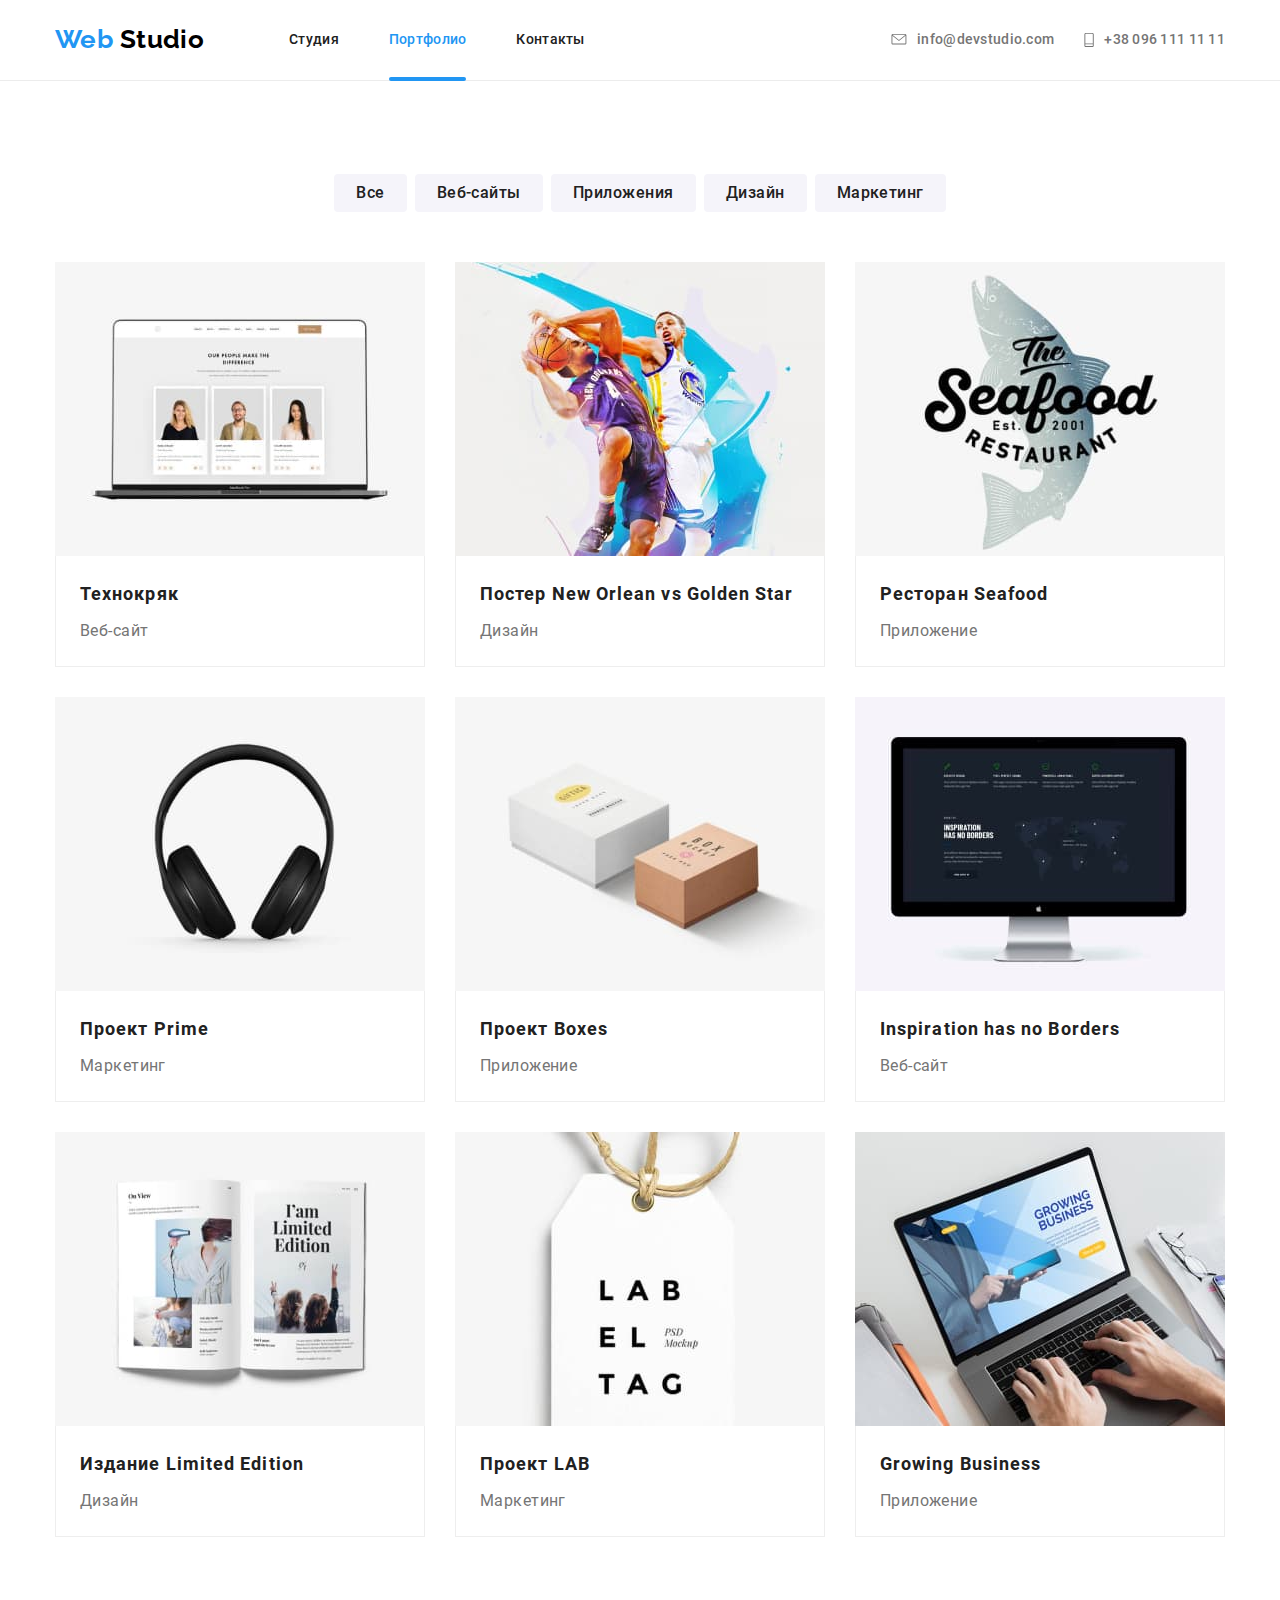
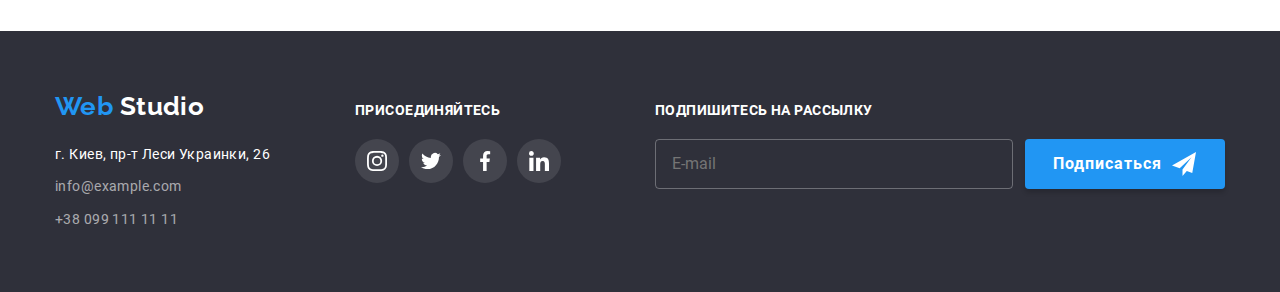
==== portfolio.html @ 8e0a1df9 "-хедер, модалка, бургер, портфолио, картинки" ====
<!DOCTYPE html>
<html lang="ru">
  <head>
    <meta charset="UTF-8" />
    <meta name="viewport" content="width=device-width, initial-scale=1.0" />
    <title>Web Studio</title>
    <link rel="stylesheet" href="./css/portfolio.min.css" />
  </head>
  <body>
    <!--Верхняя линия-->
    <header class="header-nav">
      <div class="container main-nav">
        <nav class="site-nav-logo">
          <a class="logo" href="./index.html"
            ><span class="logo-color">Web</span> Studio</a
          >

          <ul class="site-nav list">
            <li class="item"><a href="./index.html" class="link">Студия</a></li>
            <li class="item">
              <a href="./portfolio.html" class="link current">Портфолио</a>
            </li>
            <li class="item"><a href="" class="link">Контакты</a></li>
          </ul>
        </nav>

        <ul class="add-header list">
          <li class="item">
            <a href="mailto:info@devstudio.com" class="link">
              <svg class="icon-style" height="11.2" width="16">
                <use href="./img/symbol-defs111.svg#icon-envelope"></use>
              </svg>
              info@devstudio.com</a
            >
          </li>
          <li class="item">
            <a href="tel:+380961111111" class="link">
              <svg class="icon-style" height="14" width="10">
                <use href="./img/symbol-defs111.svg#icon-phone"></use>
              </svg>
              +38 096 111 11 11</a
            >
          </li>
        </ul>
      </div>
    </header>
    <main>
      <!--Навигация по проэктам-->
      <section class="portfolio">
        <div class="container">
          <h1 class="visually-hidden">Портфолио</h1>

          <ul class="list box-button">
            <li class="item">
              <input type="radio" id="radio1" name="filter" class="radio-input visually-hidden" value="Все"/>
              <label for="radio1" class="radio-label">Все</label>
            </li>
            <li class="item">
                <input type="radio" id="radio2" name="filter" class="radio-input visually-hidden" value="Веб-сайты" />
                <label for="radio2" class="radio-label">Веб-сайты</label>
            </li>
            <li class="item">
                <input type="radio" id="radio3" name="filter" class="radio-input visually-hidden" value="Приложения" />
                <label for="radio3" class="radio-label">Приложения</label>
            </li>
            <li class="item">
                <input type="radio" id="radio4" name="filter" class="radio-input visually-hidden"value="Дизайн"/>
                <label for="radio4" class="radio-label">Дизайн</label>
            </li>
            <li class="item">
                <input type="radio" id="radio5" name="filter" class="radio-input visually-hidden" value="Маркетинг"/>
                <label for="radio5" class="radio-label">Маркетинг</label>
            </li>
          </ul>
          <!-- сетка -->
          <div class="projects">
            <ul class="list grid">
              <li class="grid-item">
                <div>
                  <a class="projects-link" href="#">
                    <div class="card-hover">
                      <img
                        class="picture projects-img"
                        src="./images-portfolio/technokrjak.jpg"
                        width="370"
                        alt="технокряк веб-сайт"
                        />
                          <p class="hover-text">
                        Технокряк это современная площадка распространения
                        коронавируса. Компании используют эту платформу для
                        цифрового шпионажа и атак на защищённые сервера конкурентов.
                          </p>
                    </div>
                    <div class="text">
                      <h2 class="projects-title">Технокряк</h2>
                      <p class="projects-text">Веб-сайт</p>
                    </div>
                  </a>
                </div>
              </li>
              <li class="grid-item">
                <div>
                  <a class="projects-link" href="#">
                    <div class="card-hover">
                      <img
                        class="picture projects-img"
                        src="./images-portfolio/desing.jpg"
                        width="370"
                        alt="Дизайн постера"
                      />
                      <p class="hover-text">
                        Технокряк это современная площадка распространения
                        коронавируса. Компании используют эту платформу для
                        цифрового шпионажа и атак на защищённые сервера конкурентов.
                          </p>
                    </div>
                    <div class="text">
                      <h2 class="projects-title">
                        Постер New Orlean vs Golden Star
                      </h2>
                      <p class="projects-text">Дизайн</p>
                    </div>
                  </a>
                </div>
              </li>
              <li class="grid-item">
                <div>
                  <a class="projects-link" href="#">
                    <div class="card-hover">
                      <img
                        class="picture projects-img"
                        src="./images-portfolio/seafood.jpg"
                        width="370"
                        alt="приложение ресторана Seafood"
                      />
                      <p class="hover-text">
                        Технокряк это современная площадка распространения
                        коронавируса. Компании используют эту платформу для
                        цифрового шпионажа и атак на защищённые сервера конкурентов.
                          </p>
                    </div>
                    <div class="text">
                      <h2 class="projects-title">Ресторан Seafood</h2>
                      <p class="projects-text">Приложение</p>
                    </div>
                  </a>
                </div>
              </li>
              <li class="grid-item">
                <div>
                  <a class="projects-link" href="#">
                    <div class="card-hover">
                      <img
                        class="picture projects-img"
                        src="./images-portfolio/prime.jpg"
                        width="370"
                        alt="Проект Prime"
                      />
                      <p class="hover-text">
                        Технокряк это современная площадка распространения
                        коронавируса. Компании используют эту платформу для
                        цифрового шпионажа и атак на защищённые сервера конкурентов.
                          </p>
                    </div>
                    <div class="text">
                      <h2 class="projects-title">Проект Prime</h2>
                      <p class="projects-text">Маркетинг</p>
                    </div>
                  </a>
                </div>
              </li>
              <li class="grid-item">
                <div>
                  <a class="projects-link" href="#">
                    <div class="card-hover">
                      <img
                        class="picture projects-img"
                        src="./images-portfolio/boxes.jpg"
                        width="370"
                        alt="приложение Boxes"
                      />
                      <p class="hover-text">
                        Технокряк это современная площадка распространения
                        коронавируса. Компании используют эту платформу для
                        цифрового шпионажа и атак на защищённые сервера конкурентов.
                          </p>
                    </div>
                    <div class="text">
                      <h2 class="projects-title">Проект Boxes</h2>
                      <p class="projects-text">Приложение</p>
                    </div>
                  </a>
                </div>
              </li>
              <li class="grid-item">
                <div>
                  <a class="projects-link" href="#">
                    <div class="card-hover">
                      <img
                        class="picture projects-img"
                        src="./images-portfolio/Inspiration-has-no-Borders.jpg"
                        width="370"
                        alt="Веб-сайт Inspiration has no Borders "
                      />
                      <p class="hover-text">
                        Технокряк это современная площадка распространения
                        коронавируса. Компании используют эту платформу для
                        цифрового шпионажа и атак на защищённые сервера конкурентов.
                          </p>
                    </div>
                    <div class="text">
                      <h2 class="projects-title">Inspiration has no Borders</h2>
                      <p class="projects-text">Веб-сайт</p>
                    </div>
                  </a>
                </div>
              </li>
              <li class="grid-item">
                <div>
                  <a class="projects-link" href="#">
                    <div class="card-hover">
                      <img
                        class="picture projects-img"
                        src="./images-portfolio/LimitedEdition.jpg"
                        width="370"
                        alt="дизайн издания Limited Edition"
                      />
                      <p class="hover-text">
                        Технокряк это современная площадка распространения
                        коронавируса. Компании используют эту платформу для
                        цифрового шпионажа и атак на защищённые сервера конкурентов.
                          </p>
                    </div>
                    <div class="text">
                      <h2 class="projects-title">Издание Limited Edition</h2>
                      <p class="projects-text">Дизайн</p>
                    </div>
                  </a>
                </div>
              </li>
              <li class="grid-item">
                <div>
                  <a class="projects-link" href="#">
                    <div class="card-hover">
                      <img
                        class="picture projects-img"
                        src="./images-portfolio/lab.jpg"
                        width="370"
                        alt="Проект LAB"
                      />
                      <p class="hover-text">
                        Технокряк это современная площадка распространения
                        коронавируса. Компании используют эту платформу для
                        цифрового шпионажа и атак на защищённые сервера конкурентов.
                          </p>
                    </div>
                    <div class="text">
                      <h2 class="projects-title">Проект LAB</h2>
                      <p class="projects-text">Маркетинг</p>
                    </div>
                  </a>
                </div>
              </li>
              <li class="grid-item">
                <div>
                  <a class="projects-link" href="#">
                    <div class="card-hover">
                      <img
                        class="picture projects-img"
                        src="./images-portfolio/GrowingBusiness.jpg"
                        width="370"
                        alt="приложение Growing Business "
                      />
                      <p class="hover-text">
                        Технокряк это современная площадка распространения
                        коронавируса. Компании используют эту платформу для
                        цифрового шпионажа и атак на защищённые сервера конкурентов.
                          </p>
                    </div>
                    <div class="text">
                      <h2 class="projects-title">Growing Business</h2>
                      <p class="projects-text">Приложение</p>
                    </div>
                  </a>
                </div>
              </li>
            </ul>
          </div>
        </div>
      </section>
    </main>

    <!--Подвал-->
    <footer class="footer">
      <div class="container main-footer">
        <!--Адрес-->
        <div class="foot-address item">
          <a href="./index.html" class="logo"
            ><span class="logo-color">Web</span> Studio</a
          >
          <address>
            <p>г. Киев, пр-т Леси Украинки, 26</p>
            <a class="link" href="mailto:info@example.com"> info@example.com</a
            ><br />
            <a class="link" href="tel:+380991111111"> +38 099 111 11 11</a>
          </address>
        </div>
        <!--Соцсети-->
        <div class="social item">
          <p class="social-text">присоединяйтесь</p>
          <ul class="list footer-link">
            <li class="list-item">
              <a class="link" href="" aria-label="Ссылка на Instagram">
                <svg class="icon" width="20" height="20">
                  <use href="./img/symbol-defs111.svg#icon-instagram2"></use>
                </svg>
              </a>
            </li>
            <li class="list-item">
              <a href="" aria-label="Ссылка на Twitter" class="link"
                ><svg class="icon" width="20" height="20">
                  <use
                    href="./img/symbol-defs111.svg#icon-twitter-1"
                  ></use></svg></a>
            </li>
            <li class="list-item">
              <a href="" aria-label="Ссылка на Facebook" class="link"
                ><svg class="icon" width="20" height="20">
                  <use
                    href="./img/symbol-defs111.svg#icon-facebook1"
                  ></use></svg></a>
            </li>
            <li class="list-item">
              <a href="" aria-label="Ссылка на Linkedin" class="link"
                ><svg class="icon" width="20" height="20">
                  <use
                    href="./img/symbol-defs111.svg#icon-linkedin1"
                  ></use></svg></a>
            </li>
          </ul>
        </div>
        <div class="form item">
          <p class="form-text">Подпишитесь на рассылку</p>
          <form class="form-email" action="#">
            <input class="input-footer-email" type="email" placeholder="E-mail">

          <button type="submit" class="button sub">
            Подписаться
            <svg class="form-icon" width="24" height="24">
              <use href="./img/symbol-defs111.svg#icon-send"></use>
            </svg>
          </button>
        </form>
        </div>
      </div>
    </footer>
  </body>
</html>
---- css/portfolio.min.css ----
@font-face{font-family:'Raleway';font-style:normal;font-weight:700;src:local(""),url("../fonts/raleway-v17-latin-700.woff2") format("woff2"),url("../fonts/raleway-v17-latin-700.woff") format("woff")}@font-face{font-family:'Roboto';font-style:normal;font-weight:400;src:local("Roboto"),local("Roboto-Regular"),url("../fonts/roboto-v20-latin_cyrillic-regular.woff2") format("woff2"),url("../fonts/roboto-v20-latin_cyrillic-regular.woff") format("woff")}@font-face{font-family:'Roboto';font-style:normal;font-weight:500;src:local("Roboto Medium"),local("Roboto-Medium"),url("../fonts/roboto-v20-latin_cyrillic-500.woff2") format("woff2"),url("../fonts/roboto-v20-latin_cyrillic-500.woff") format("woff")}@font-face{font-family:'Roboto';font-style:normal;font-weight:700;src:local("Roboto Bold"),local("Roboto-Bold"),url("../fonts/roboto-v20-latin_cyrillic-700.woff2") format("woff2"),url("../fonts/roboto-v20-latin_cyrillic-700.woff") format("woff")}@font-face{font-family:'Roboto';font-style:normal;font-weight:900;src:local("Roboto Black"),local("Roboto-Black"),url("../fonts/roboto-v20-latin_cyrillic-900.woff2") format("woff2"),url("../fonts/roboto-v20-latin_cyrillic-900.woff") format("woff")}/*! normalize.css v8.0.1 | MIT License | github.com/necolas/normalize.css */html{-webkit-box-sizing:border-box;box-sizing:border-box}*,*::before,*::after{-webkit-box-sizing:inherit;box-sizing:inherit}html{line-height:1.15;-webkit-text-size-adjust:100%}body{margin:0}main{display:block}h1{font-size:2em;margin:0.67em 0}hr{-webkit-box-sizing:content-box;box-sizing:content-box;height:0;overflow:visible}pre{font-family:monospace, monospace;font-size:1em}a{background-color:transparent}abbr[title]{border-bottom:none;text-decoration:underline;-webkit-text-decoration:underline dotted;text-decoration:underline dotted}b,strong{font-weight:bolder}code,kbd,samp{font-family:monospace, monospace;font-size:1em}small{font-size:80%}sub,sup{font-size:75%;line-height:0;position:relative;vertical-align:baseline}sub{bottom:-0.25em}sup{top:-0.5em}img{border-style:none}button,input,optgroup,select,textarea{font-family:inherit;font-size:100%;line-height:1.15;margin:0}button,input{overflow:visible}button,select{text-transform:none}button,[type="button"],[type="reset"],[type="submit"]{-webkit-appearance:button}button::-moz-focus-inner,[type="button"]::-moz-focus-inner,[type="reset"]::-moz-focus-inner,[type="submit"]::-moz-focus-inner{border-style:none;padding:0}button:-moz-focusring,[type="button"]:-moz-focusring,[type="reset"]:-moz-focusring,[type="submit"]:-moz-focusring{outline:1px dotted ButtonText}fieldset{padding:0.35em 0.75em 0.625em}legend{-webkit-box-sizing:border-box;box-sizing:border-box;color:inherit;display:table;max-width:100%;padding:0;white-space:normal}progress{vertical-align:baseline}textarea{overflow:auto}[type="checkbox"],[type="radio"]{-webkit-box-sizing:border-box;box-sizing:border-box;padding:0}[type="number"]::-webkit-inner-spin-button,[type="number"]::-webkit-outer-spin-button{height:auto}[type="search"]{-webkit-appearance:textfield;outline-offset:-2px}[type="search"]::-webkit-search-decoration{-webkit-appearance:none}::-webkit-file-upload-button{-webkit-appearance:button;font:inherit}details{display:block}summary{display:list-item}template{display:none}[hidden]{display:none}.list{list-style:none;padding:0;margin:0}.picture{display:block}body{background-color:#fff;color:#757575;font-family:"Roboto", sans-serif;font-size:14px;line-height:1.71;letter-spacing:0.03em}.section{padding-top:60px;padding-bottom:60px}@media (min-width: 1200px){.section .section:not(.features){padding-top:94px;padding-bottom:94px}}@media (min-width: 1200px){.section.features{padding-bottom:0;padding-top:94px}}.section-title{color:#212121;font-weight:700;font-size:28px;line-height:1.17;text-align:center;margin-top:0;margin-bottom:30px}@media (min-width: 1200px){.section-title{font-size:36px;margin-bottom:50px}}.site-nav-logo{display:-webkit-box;display:-ms-flexbox;display:flex;-webkit-box-align:center;-ms-flex-align:center;align-items:center}.site-nav-logo .logo{display:block;padding-top:24px;padding-bottom:25px}.logo{color:#000000;font-family:"Raleway", sans-serif;font-weight:700;font-size:26px;line-height:1.2;text-decoration:none;-webkit-transition-property:color;transition-property:color;-webkit-transition-duration:250ms;transition-duration:250ms;-webkit-transition-timing-function:cubic-bezier(0.4, 0, 0.2, 1);transition-timing-function:cubic-bezier(0.4, 0, 0.2, 1)}.logo:hover,.logo:focus{color:#2196f3}.logo .logo-color{color:#2196f3}header{position:fixed;left:50%;-webkit-transform:translateX(-50%);transform:translateX(-50%);width:100%;background-color:#fff;z-index:98}.header-nav{border-bottom:1px solid #ECECEC}.main-nav{display:-webkit-box;display:-ms-flexbox;display:flex;-webkit-box-align:center;-ms-flex-align:center;align-items:center}.site-nav{display:-webkit-box;display:-ms-flexbox;display:flex;margin-left:85px}.site-nav .item+.item{margin-left:50px}.site-nav .link{display:block;padding-top:32px;padding-bottom:32px;color:#212121;font-weight:500;font-size:14px;line-height:1.14;letter-spacing:0.02em;text-decoration:none;-webkit-transition-property:color;transition-property:color;-webkit-transition-duration:250ms;transition-duration:250ms;-webkit-transition-timing-function:cubic-bezier(0.4, 0, 0.2, 1);transition-timing-function:cubic-bezier(0.4, 0, 0.2, 1)}.site-nav .link:hover,.site-nav .link:focus{color:#2196f3}.site-nav .link.current{position:relative;color:#2196f3}.site-nav .link.current::after{position:absolute;content:"";display:block;width:100%;height:4px;bottom:-1px;background-color:#2196f3;border-radius:2px}.add-header{display:-webkit-box;display:-ms-flexbox;display:flex;margin-left:auto;-webkit-box-align:center;-ms-flex-align:center;align-items:center;padding-top:32px;padding-bottom:32px}.add-header .item+.item{margin-left:30px}.add-header .link{display:-webkit-box;display:-ms-flexbox;display:flex;-webkit-box-align:center;-ms-flex-align:center;align-items:center;color:#757575;fill:currentColor;font-weight:500;font-size:14px;line-height:1.14;letter-spacing:0.02em;text-decoration:none;-webkit-transition-duration:250ms;transition-duration:250ms;-webkit-transition-timing-function:cubic-bezier(0.4, 0, 0.2, 1);transition-timing-function:cubic-bezier(0.4, 0, 0.2, 1)}.add-header .link:hover,.add-header .link:focus{color:#2196f3}.icon-style{margin-right:10px}.button{display:inline-block;border-radius:4px;border:none;padding:10px 32px;min-width:200px;color:#fff;background-color:#2196f3;border-color:transparent;-webkit-box-shadow:0px 4px 4px rgba(0,0,0,0.15);box-shadow:0px 4px 4px rgba(0,0,0,0.15);-webkit-box-align:center;-ms-flex-align:center;align-items:center;text-align:center;font-weight:700;font-size:16px;line-height:1.87;letter-spacing:0.06em}.visually-hidden{position:absolute !important;clip:rect(1px 1px 1px 1px);clip:rect(1px, 1px, 1px, 1px);padding:0 !important;border:0 !important;height:1px !important;width:1px !important;overflow:hidden}.container{width:100%;padding-left:15px;padding-right:15px;margin:0 auto}@media (min-width: 480px){.container{width:480px}}@media (min-width: 768px){.container{width:768px}}@media (min-width: 1200px){.container{width:1200px}}main{padding-top:80px}.portfolio{padding-top:94px;padding-bottom:94px}.box-button{display:-webkit-box;display:-ms-flexbox;display:flex;-webkit-box-pack:center;-ms-flex-pack:center;justify-content:center;margin-bottom:50px}.box-button .item+.item{margin-left:8px}.radio-label{border-radius:4px;border:none;display:block;padding:6px 22px;color:#212121;background-color:#f5f4fa;font-family:inherit;font-weight:500;font-size:16px;line-height:1.62;text-align:center;letter-spacing:0.03em;-webkit-transition-property:color, background-color, -webkit-box-shadow;transition-property:color, background-color, -webkit-box-shadow;transition-property:color, background-color, box-shadow;transition-property:color, background-color, box-shadow, -webkit-box-shadow;-webkit-transition-duration:250ms;transition-duration:250ms;-webkit-transition-timing-function:cubic-bezier(0.4, 0, 0.2, 1);transition-timing-function:cubic-bezier(0.4, 0, 0.2, 1)}.radio-input:checked+.radio-label{color:#fff;background-color:#2196f3;-webkit-box-shadow:0px 2px 2px rgba(0,0,0,0.12),0px 1px 2px rgba(0,0,0,0.08),0px 3px 1px rgba(0,0,0,0.1);box-shadow:0px 2px 2px rgba(0,0,0,0.12),0px 1px 2px rgba(0,0,0,0.08),0px 3px 1px rgba(0,0,0,0.1)}.projects{font-size:18px;line-height:1.56}.projects .text{padding:20px 24px;border-left:1px solid #EEEEEE;border-bottom:1px solid #EEEEEE;border-right:1px solid #EEEEEE}.projects-title{margin-top:0;margin-bottom:4px;color:#212121;font-weight:700;font-size:18px;line-height:2;letter-spacing:0.06em;text-decoration:none}.card-hover{position:relative;overflow:hidden}.card-hover .hover-text{position:absolute;top:0px;left:0px;width:100%;height:100%;padding:64px 24px;margin:0;font-size:18px;line-height:1.56;color:#fff;background-color:rgba(33,150,243,0.9);-webkit-transform:translateY(100%);transform:translateY(100%);-webkit-transition-property:translate(Y);transition-property:translate(Y);-webkit-transition-duration:250ms;transition-duration:250ms;-webkit-transition-timing-function:cubic-bezier(0.4, 0, 0.2, 1);transition-timing-function:cubic-bezier(0.4, 0, 0.2, 1)}.picture.projects-img{width:100%}.projects-link{color:inherit;text-decoration:none;display:block;-webkit-transition-property:-webkit-box-shadow;transition-property:-webkit-box-shadow;transition-property:box-shadow;transition-property:box-shadow, -webkit-box-shadow;-webkit-transition-duration:250ms;transition-duration:250ms;-webkit-transition-timing-function:cubic-bezier(0.4, 0, 0.2, 1);transition-timing-function:cubic-bezier(0.4, 0, 0.2, 1)}.projects-link:hover,.projects-link:focus{-webkit-box-shadow:0px 1px 1px rgba(0,0,0,0.12),0px 4px 4px rgba(0,0,0,0.06),1px 4px 6px rgba(0,0,0,0.16);box-shadow:0px 1px 1px rgba(0,0,0,0.12),0px 4px 4px rgba(0,0,0,0.06),1px 4px 6px rgba(0,0,0,0.16)}.projects-link:hover .hover-text,.projects-link:focus .hover-text{-webkit-transform:translateY(0%);transform:translateY(0%)}.projects-text{font-weight:400;font-size:16px;line-height:1.87;margin:0}.grid{display:-webkit-box;display:-ms-flexbox;display:flex;-ms-flex-wrap:wrap;flex-wrap:wrap}.grid-item{width:calc((100% - 60px) / 3)}.grid-item:not(:nth-child(3n+3)){margin-right:30px}.grid-item:not(:nth-last-child(-n+3)){margin-bottom:30px}.footer{background-color:#2f303a;padding-top:60px;padding-bottom:60px}.main-footer{text-align:center}@media (min-width: 768px){.main-footer{display:-webkit-box;display:-ms-flexbox;display:flex;-ms-flex-wrap:wrap;flex-wrap:wrap;-ms-flex-pack:distribute;justify-content:space-around;justify-items:baseline}}@media (min-width: 1200px){.main-footer{text-align:start;display:-webkit-box;display:-ms-flexbox;display:flex;-webkit-box-align:baseline;-ms-flex-align:baseline;align-items:baseline}.main-footer .item+.item{margin-left:30px}}.button.sub{display:-webkit-box;display:-ms-flexbox;display:flex;padding-top:10px;padding-right:28px;padding-bottom:10px;padding-left:28px;margin-top:20px}@media (min-width: 1200px){.button.sub{margin-top:0;margin-left:12px}}.foot-address{-ms-flex-preferred-size:270px;flex-basis:270px}address p{color:#fff;font-style:normal;margin-top:20px;margin-bottom:9px}address .link{display:inline-block;color:rgba(255,255,255,0.6);text-decoration:none;font-style:normal}address .link:not(:last-child){margin-bottom:9px}.footer .logo{color:#fff}.footer .logo .logo-color{color:#2196f3}.footer .social{-ms-flex-preferred-size:270px;flex-basis:270px}.social-text,.form-text{margin-top:60px;margin-bottom:20px;color:#fff;font-weight:700;font-size:14px;line-height:1.14;text-transform:uppercase}@media (min-width: 768px){.social-text,.form-text{margin-top:0}}@media (min-width: 768px){.form-text{margin-top:60px}}@media (min-width: 1200px){.form-text{margin-top:12px}}.footer-link{display:-webkit-box;display:-ms-flexbox;display:flex;-webkit-box-pack:center;-ms-flex-pack:center;justify-content:center}.footer-link .list-item:not(:last-child){margin-right:10px}@media (min-width: 1200px){.footer-link{-webkit-box-pack:start;-ms-flex-pack:start;justify-content:start}}.social .link{display:-webkit-box;display:-ms-flexbox;display:flex;-webkit-box-pack:center;-ms-flex-pack:center;justify-content:center;-webkit-box-align:center;-ms-flex-align:center;align-items:center;width:44px;height:44px;border-radius:50%;fill:#fff;background-color:rgba(255,255,255,0.1);-webkit-transition-property:background-color;transition-property:background-color;-webkit-transition-duration:250ms;transition-duration:250ms;-webkit-transition-timing-function:cubic-bezier(0.4, 0, 0.2, 1);transition-timing-function:cubic-bezier(0.4, 0, 0.2, 1)}.social .link:hover,.social .link:focus{background-color:#2196f3;border-radius:50%}.footer .form{-ms-flex-preferred-size:570px;flex-basis:570px}.footer .form-icon{margin-left:10px}.form-email{display:-webkit-box;display:-ms-flexbox;display:flex;-ms-flex-wrap:wrap;flex-wrap:wrap;-webkit-box-pack:center;-ms-flex-pack:center;justify-content:center}@media (min-width: 1200px){.form-email{-ms-flex-wrap:nowrap;flex-wrap:nowrap;-webkit-box-pack:justify;-ms-flex-pack:justify;justify-content:space-between}}.input-footer-email{width:100%;height:50px;padding:15px 16px;font-size:16px;line-height:1.25;color:rgba(255,255,255,0.6);background-color:inherit;border:1px solid rgba(255,255,255,0.3);border-radius:4px;margin-bottom:20px}@media (min-width: 768px){.input-footer-email{max-width:450px}}@media (min-width: 1200px){.input-footer-email{margin-bottom:0}}
/*# sourceMappingURL=portfolio.min.css.map */
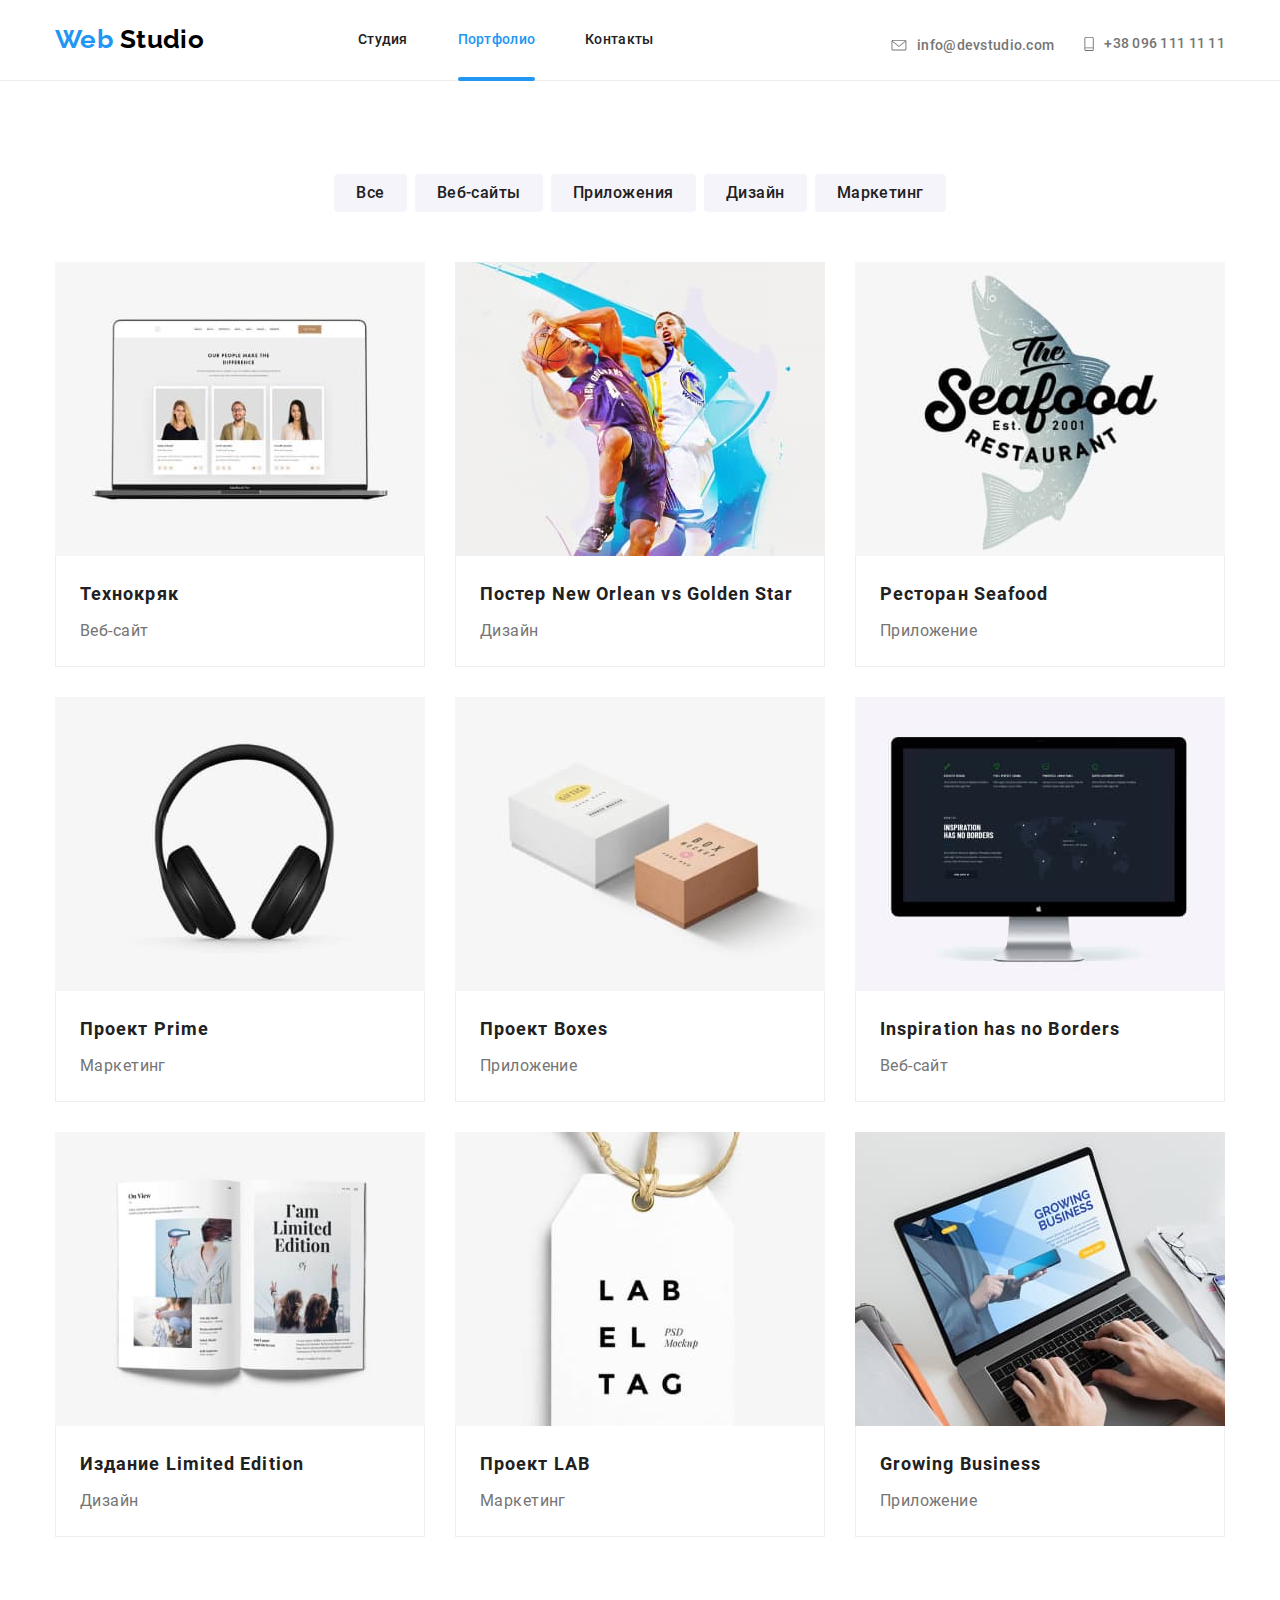
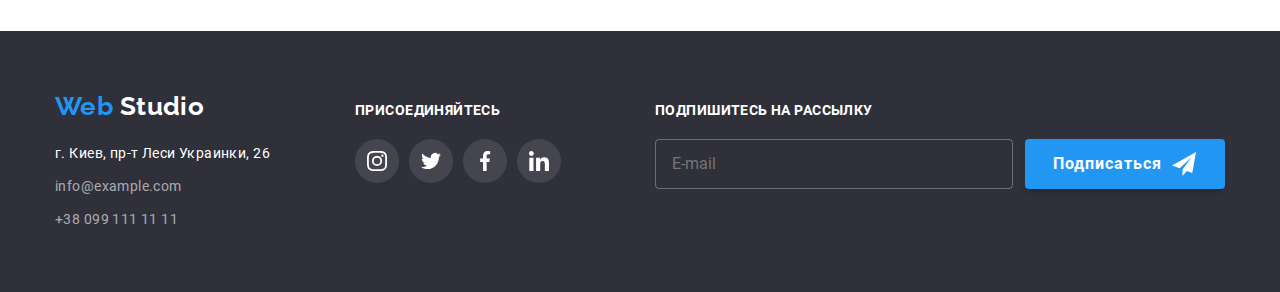
==== commit 530151a0: "портфолио, меню" ====
--- a/portfolio.html
+++ b/portfolio.html
@@ -7,13 +7,13 @@
     <link rel="stylesheet" href="./css/portfolio.min.css" />
   </head>
   <body>
-    <!--Верхняя линия-->
     <header class="header-nav">
       <div class="container main-nav">
+        <div><a class="logo" href="./index.html"
+          ><span class="logo-color">Web</span> Studio</a
+        >
+        </div>
         <nav class="site-nav-logo">
-          <a class="logo" href="./index.html"
-            ><span class="logo-color">Web</span> Studio</a
-          >
 
           <ul class="site-nav list">
             <li class="item"><a href="./index.html" class="link">Студия</a></li>
--- a/css/portfolio.min.css
+++ b/css/portfolio.min.css
@@ -1,2 +1,2 @@
-@font-face{font-family:'Raleway';font-style:normal;font-weight:700;src:local(""),url("../fonts/raleway-v17-latin-700.woff2") format("woff2"),url("../fonts/raleway-v17-latin-700.woff") format("woff")}@font-face{font-family:'Roboto';font-style:normal;font-weight:400;src:local("Roboto"),local("Roboto-Regular"),url("../fonts/roboto-v20-latin_cyrillic-regular.woff2") format("woff2"),url("../fonts/roboto-v20-latin_cyrillic-regular.woff") format("woff")}@font-face{font-family:'Roboto';font-style:normal;font-weight:500;src:local("Roboto Medium"),local("Roboto-Medium"),url("../fonts/roboto-v20-latin_cyrillic-500.woff2") format("woff2"),url("../fonts/roboto-v20-latin_cyrillic-500.woff") format("woff")}@font-face{font-family:'Roboto';font-style:normal;font-weight:700;src:local("Roboto Bold"),local("Roboto-Bold"),url("../fonts/roboto-v20-latin_cyrillic-700.woff2") format("woff2"),url("../fonts/roboto-v20-latin_cyrillic-700.woff") format("woff")}@font-face{font-family:'Roboto';font-style:normal;font-weight:900;src:local("Roboto Black"),local("Roboto-Black"),url("../fonts/roboto-v20-latin_cyrillic-900.woff2") format("woff2"),url("../fonts/roboto-v20-latin_cyrillic-900.woff") format("woff")}/*! normalize.css v8.0.1 | MIT License | github.com/necolas/normalize.css */html{-webkit-box-sizing:border-box;box-sizing:border-box}*,*::before,*::after{-webkit-box-sizing:inherit;box-sizing:inherit}html{line-height:1.15;-webkit-text-size-adjust:100%}body{margin:0}main{display:block}h1{font-size:2em;margin:0.67em 0}hr{-webkit-box-sizing:content-box;box-sizing:content-box;height:0;overflow:visible}pre{font-family:monospace, monospace;font-size:1em}a{background-color:transparent}abbr[title]{border-bottom:none;text-decoration:underline;-webkit-text-decoration:underline dotted;text-decoration:underline dotted}b,strong{font-weight:bolder}code,kbd,samp{font-family:monospace, monospace;font-size:1em}small{font-size:80%}sub,sup{font-size:75%;line-height:0;position:relative;vertical-align:baseline}sub{bottom:-0.25em}sup{top:-0.5em}img{border-style:none}button,input,optgroup,select,textarea{font-family:inherit;font-size:100%;line-height:1.15;margin:0}button,input{overflow:visible}button,select{text-transform:none}button,[type="button"],[type="reset"],[type="submit"]{-webkit-appearance:button}button::-moz-focus-inner,[type="button"]::-moz-focus-inner,[type="reset"]::-moz-focus-inner,[type="submit"]::-moz-focus-inner{border-style:none;padding:0}button:-moz-focusring,[type="button"]:-moz-focusring,[type="reset"]:-moz-focusring,[type="submit"]:-moz-focusring{outline:1px dotted ButtonText}fieldset{padding:0.35em 0.75em 0.625em}legend{-webkit-box-sizing:border-box;box-sizing:border-box;color:inherit;display:table;max-width:100%;padding:0;white-space:normal}progress{vertical-align:baseline}textarea{overflow:auto}[type="checkbox"],[type="radio"]{-webkit-box-sizing:border-box;box-sizing:border-box;padding:0}[type="number"]::-webkit-inner-spin-button,[type="number"]::-webkit-outer-spin-button{height:auto}[type="search"]{-webkit-appearance:textfield;outline-offset:-2px}[type="search"]::-webkit-search-decoration{-webkit-appearance:none}::-webkit-file-upload-button{-webkit-appearance:button;font:inherit}details{display:block}summary{display:list-item}template{display:none}[hidden]{display:none}.list{list-style:none;padding:0;margin:0}.picture{display:block}body{background-color:#fff;color:#757575;font-family:"Roboto", sans-serif;font-size:14px;line-height:1.71;letter-spacing:0.03em}.section{padding-top:60px;padding-bottom:60px}@media (min-width: 1200px){.section .section:not(.features){padding-top:94px;padding-bottom:94px}}@media (min-width: 1200px){.section.features{padding-bottom:0;padding-top:94px}}.section-title{color:#212121;font-weight:700;font-size:28px;line-height:1.17;text-align:center;margin-top:0;margin-bottom:30px}@media (min-width: 1200px){.section-title{font-size:36px;margin-bottom:50px}}.site-nav-logo{display:-webkit-box;display:-ms-flexbox;display:flex;-webkit-box-align:center;-ms-flex-align:center;align-items:center}.site-nav-logo .logo{display:block;padding-top:24px;padding-bottom:25px}.logo{color:#000000;font-family:"Raleway", sans-serif;font-weight:700;font-size:26px;line-height:1.2;text-decoration:none;-webkit-transition-property:color;transition-property:color;-webkit-transition-duration:250ms;transition-duration:250ms;-webkit-transition-timing-function:cubic-bezier(0.4, 0, 0.2, 1);transition-timing-function:cubic-bezier(0.4, 0, 0.2, 1)}.logo:hover,.logo:focus{color:#2196f3}.logo .logo-color{color:#2196f3}header{position:fixed;left:50%;-webkit-transform:translateX(-50%);transform:translateX(-50%);width:100%;background-color:#fff;z-index:98}.header-nav{border-bottom:1px solid #ECECEC}.main-nav{display:-webkit-box;display:-ms-flexbox;display:flex;-webkit-box-align:center;-ms-flex-align:center;align-items:center}.site-nav{display:-webkit-box;display:-ms-flexbox;display:flex;margin-left:85px}.site-nav .item+.item{margin-left:50px}.site-nav .link{display:block;padding-top:32px;padding-bottom:32px;color:#212121;font-weight:500;font-size:14px;line-height:1.14;letter-spacing:0.02em;text-decoration:none;-webkit-transition-property:color;transition-property:color;-webkit-transition-duration:250ms;transition-duration:250ms;-webkit-transition-timing-function:cubic-bezier(0.4, 0, 0.2, 1);transition-timing-function:cubic-bezier(0.4, 0, 0.2, 1)}.site-nav .link:hover,.site-nav .link:focus{color:#2196f3}.site-nav .link.current{position:relative;color:#2196f3}.site-nav .link.current::after{position:absolute;content:"";display:block;width:100%;height:4px;bottom:-1px;background-color:#2196f3;border-radius:2px}.add-header{display:-webkit-box;display:-ms-flexbox;display:flex;margin-left:auto;-webkit-box-align:center;-ms-flex-align:center;align-items:center;padding-top:32px;padding-bottom:32px}.add-header .item+.item{margin-left:30px}.add-header .link{display:-webkit-box;display:-ms-flexbox;display:flex;-webkit-box-align:center;-ms-flex-align:center;align-items:center;color:#757575;fill:currentColor;font-weight:500;font-size:14px;line-height:1.14;letter-spacing:0.02em;text-decoration:none;-webkit-transition-duration:250ms;transition-duration:250ms;-webkit-transition-timing-function:cubic-bezier(0.4, 0, 0.2, 1);transition-timing-function:cubic-bezier(0.4, 0, 0.2, 1)}.add-header .link:hover,.add-header .link:focus{color:#2196f3}.icon-style{margin-right:10px}.button{display:inline-block;border-radius:4px;border:none;padding:10px 32px;min-width:200px;color:#fff;background-color:#2196f3;border-color:transparent;-webkit-box-shadow:0px 4px 4px rgba(0,0,0,0.15);box-shadow:0px 4px 4px rgba(0,0,0,0.15);-webkit-box-align:center;-ms-flex-align:center;align-items:center;text-align:center;font-weight:700;font-size:16px;line-height:1.87;letter-spacing:0.06em}.visually-hidden{position:absolute !important;clip:rect(1px 1px 1px 1px);clip:rect(1px, 1px, 1px, 1px);padding:0 !important;border:0 !important;height:1px !important;width:1px !important;overflow:hidden}.container{width:100%;padding-left:15px;padding-right:15px;margin:0 auto}@media (min-width: 480px){.container{width:480px}}@media (min-width: 768px){.container{width:768px}}@media (min-width: 1200px){.container{width:1200px}}main{padding-top:80px}.portfolio{padding-top:94px;padding-bottom:94px}.box-button{display:-webkit-box;display:-ms-flexbox;display:flex;-webkit-box-pack:center;-ms-flex-pack:center;justify-content:center;margin-bottom:50px}.box-button .item+.item{margin-left:8px}.radio-label{border-radius:4px;border:none;display:block;padding:6px 22px;color:#212121;background-color:#f5f4fa;font-family:inherit;font-weight:500;font-size:16px;line-height:1.62;text-align:center;letter-spacing:0.03em;-webkit-transition-property:color, background-color, -webkit-box-shadow;transition-property:color, background-color, -webkit-box-shadow;transition-property:color, background-color, box-shadow;transition-property:color, background-color, box-shadow, -webkit-box-shadow;-webkit-transition-duration:250ms;transition-duration:250ms;-webkit-transition-timing-function:cubic-bezier(0.4, 0, 0.2, 1);transition-timing-function:cubic-bezier(0.4, 0, 0.2, 1)}.radio-input:checked+.radio-label{color:#fff;background-color:#2196f3;-webkit-box-shadow:0px 2px 2px rgba(0,0,0,0.12),0px 1px 2px rgba(0,0,0,0.08),0px 3px 1px rgba(0,0,0,0.1);box-shadow:0px 2px 2px rgba(0,0,0,0.12),0px 1px 2px rgba(0,0,0,0.08),0px 3px 1px rgba(0,0,0,0.1)}.projects{font-size:18px;line-height:1.56}.projects .text{padding:20px 24px;border-left:1px solid #EEEEEE;border-bottom:1px solid #EEEEEE;border-right:1px solid #EEEEEE}.projects-title{margin-top:0;margin-bottom:4px;color:#212121;font-weight:700;font-size:18px;line-height:2;letter-spacing:0.06em;text-decoration:none}.card-hover{position:relative;overflow:hidden}.card-hover .hover-text{position:absolute;top:0px;left:0px;width:100%;height:100%;padding:64px 24px;margin:0;font-size:18px;line-height:1.56;color:#fff;background-color:rgba(33,150,243,0.9);-webkit-transform:translateY(100%);transform:translateY(100%);-webkit-transition-property:translate(Y);transition-property:translate(Y);-webkit-transition-duration:250ms;transition-duration:250ms;-webkit-transition-timing-function:cubic-bezier(0.4, 0, 0.2, 1);transition-timing-function:cubic-bezier(0.4, 0, 0.2, 1)}.picture.projects-img{width:100%}.projects-link{color:inherit;text-decoration:none;display:block;-webkit-transition-property:-webkit-box-shadow;transition-property:-webkit-box-shadow;transition-property:box-shadow;transition-property:box-shadow, -webkit-box-shadow;-webkit-transition-duration:250ms;transition-duration:250ms;-webkit-transition-timing-function:cubic-bezier(0.4, 0, 0.2, 1);transition-timing-function:cubic-bezier(0.4, 0, 0.2, 1)}.projects-link:hover,.projects-link:focus{-webkit-box-shadow:0px 1px 1px rgba(0,0,0,0.12),0px 4px 4px rgba(0,0,0,0.06),1px 4px 6px rgba(0,0,0,0.16);box-shadow:0px 1px 1px rgba(0,0,0,0.12),0px 4px 4px rgba(0,0,0,0.06),1px 4px 6px rgba(0,0,0,0.16)}.projects-link:hover .hover-text,.projects-link:focus .hover-text{-webkit-transform:translateY(0%);transform:translateY(0%)}.projects-text{font-weight:400;font-size:16px;line-height:1.87;margin:0}.grid{display:-webkit-box;display:-ms-flexbox;display:flex;-ms-flex-wrap:wrap;flex-wrap:wrap}.grid-item{width:calc((100% - 60px) / 3)}.grid-item:not(:nth-child(3n+3)){margin-right:30px}.grid-item:not(:nth-last-child(-n+3)){margin-bottom:30px}.footer{background-color:#2f303a;padding-top:60px;padding-bottom:60px}.main-footer{text-align:center}@media (min-width: 768px){.main-footer{display:-webkit-box;display:-ms-flexbox;display:flex;-ms-flex-wrap:wrap;flex-wrap:wrap;-ms-flex-pack:distribute;justify-content:space-around;justify-items:baseline}}@media (min-width: 1200px){.main-footer{text-align:start;display:-webkit-box;display:-ms-flexbox;display:flex;-webkit-box-align:baseline;-ms-flex-align:baseline;align-items:baseline}.main-footer .item+.item{margin-left:30px}}.button.sub{display:-webkit-box;display:-ms-flexbox;display:flex;padding-top:10px;padding-right:28px;padding-bottom:10px;padding-left:28px;margin-top:20px}@media (min-width: 1200px){.button.sub{margin-top:0;margin-left:12px}}.foot-address{-ms-flex-preferred-size:270px;flex-basis:270px}address p{color:#fff;font-style:normal;margin-top:20px;margin-bottom:9px}address .link{display:inline-block;color:rgba(255,255,255,0.6);text-decoration:none;font-style:normal}address .link:not(:last-child){margin-bottom:9px}.footer .logo{color:#fff}.footer .logo .logo-color{color:#2196f3}.footer .social{-ms-flex-preferred-size:270px;flex-basis:270px}.social-text,.form-text{margin-top:60px;margin-bottom:20px;color:#fff;font-weight:700;font-size:14px;line-height:1.14;text-transform:uppercase}@media (min-width: 768px){.social-text,.form-text{margin-top:0}}@media (min-width: 768px){.form-text{margin-top:60px}}@media (min-width: 1200px){.form-text{margin-top:12px}}.footer-link{display:-webkit-box;display:-ms-flexbox;display:flex;-webkit-box-pack:center;-ms-flex-pack:center;justify-content:center}.footer-link .list-item:not(:last-child){margin-right:10px}@media (min-width: 1200px){.footer-link{-webkit-box-pack:start;-ms-flex-pack:start;justify-content:start}}.social .link{display:-webkit-box;display:-ms-flexbox;display:flex;-webkit-box-pack:center;-ms-flex-pack:center;justify-content:center;-webkit-box-align:center;-ms-flex-align:center;align-items:center;width:44px;height:44px;border-radius:50%;fill:#fff;background-color:rgba(255,255,255,0.1);-webkit-transition-property:background-color;transition-property:background-color;-webkit-transition-duration:250ms;transition-duration:250ms;-webkit-transition-timing-function:cubic-bezier(0.4, 0, 0.2, 1);transition-timing-function:cubic-bezier(0.4, 0, 0.2, 1)}.social .link:hover,.social .link:focus{background-color:#2196f3;border-radius:50%}.footer .form{-ms-flex-preferred-size:570px;flex-basis:570px}.footer .form-icon{margin-left:10px}.form-email{display:-webkit-box;display:-ms-flexbox;display:flex;-ms-flex-wrap:wrap;flex-wrap:wrap;-webkit-box-pack:center;-ms-flex-pack:center;justify-content:center}@media (min-width: 1200px){.form-email{-ms-flex-wrap:nowrap;flex-wrap:nowrap;-webkit-box-pack:justify;-ms-flex-pack:justify;justify-content:space-between}}.input-footer-email{width:100%;height:50px;padding:15px 16px;font-size:16px;line-height:1.25;color:rgba(255,255,255,0.6);background-color:inherit;border:1px solid rgba(255,255,255,0.3);border-radius:4px;margin-bottom:20px}@media (min-width: 768px){.input-footer-email{max-width:450px}}@media (min-width: 1200px){.input-footer-email{margin-bottom:0}}
+@font-face{font-family:'Raleway';font-style:normal;font-weight:700;src:local(""),url("../fonts/raleway-v17-latin-700.woff2") format("woff2"),url("../fonts/raleway-v17-latin-700.woff") format("woff")}@font-face{font-family:'Roboto';font-style:normal;font-weight:400;src:local("Roboto"),local("Roboto-Regular"),url("../fonts/roboto-v20-latin_cyrillic-regular.woff2") format("woff2"),url("../fonts/roboto-v20-latin_cyrillic-regular.woff") format("woff")}@font-face{font-family:'Roboto';font-style:normal;font-weight:500;src:local("Roboto Medium"),local("Roboto-Medium"),url("../fonts/roboto-v20-latin_cyrillic-500.woff2") format("woff2"),url("../fonts/roboto-v20-latin_cyrillic-500.woff") format("woff")}@font-face{font-family:'Roboto';font-style:normal;font-weight:700;src:local("Roboto Bold"),local("Roboto-Bold"),url("../fonts/roboto-v20-latin_cyrillic-700.woff2") format("woff2"),url("../fonts/roboto-v20-latin_cyrillic-700.woff") format("woff")}@font-face{font-family:'Roboto';font-style:normal;font-weight:900;src:local("Roboto Black"),local("Roboto-Black"),url("../fonts/roboto-v20-latin_cyrillic-900.woff2") format("woff2"),url("../fonts/roboto-v20-latin_cyrillic-900.woff") format("woff")}/*! normalize.css v8.0.1 | MIT License | github.com/necolas/normalize.css */html{-webkit-box-sizing:border-box;box-sizing:border-box}*,*::before,*::after{-webkit-box-sizing:inherit;box-sizing:inherit}html{line-height:1.15;-webkit-text-size-adjust:100%}body{margin:0}main{display:block}h1{font-size:2em;margin:0.67em 0}hr{-webkit-box-sizing:content-box;box-sizing:content-box;height:0;overflow:visible}pre{font-family:monospace, monospace;font-size:1em}a{background-color:transparent}abbr[title]{border-bottom:none;text-decoration:underline;-webkit-text-decoration:underline dotted;text-decoration:underline dotted}b,strong{font-weight:bolder}code,kbd,samp{font-family:monospace, monospace;font-size:1em}small{font-size:80%}sub,sup{font-size:75%;line-height:0;position:relative;vertical-align:baseline}sub{bottom:-0.25em}sup{top:-0.5em}img{border-style:none}button,input,optgroup,select,textarea{font-family:inherit;font-size:100%;line-height:1.15;margin:0}button,input{overflow:visible}button,select{text-transform:none}button,[type="button"],[type="reset"],[type="submit"]{-webkit-appearance:button}button::-moz-focus-inner,[type="button"]::-moz-focus-inner,[type="reset"]::-moz-focus-inner,[type="submit"]::-moz-focus-inner{border-style:none;padding:0}button:-moz-focusring,[type="button"]:-moz-focusring,[type="reset"]:-moz-focusring,[type="submit"]:-moz-focusring{outline:1px dotted ButtonText}fieldset{padding:0.35em 0.75em 0.625em}legend{-webkit-box-sizing:border-box;box-sizing:border-box;color:inherit;display:table;max-width:100%;padding:0;white-space:normal}progress{vertical-align:baseline}textarea{overflow:auto}[type="checkbox"],[type="radio"]{-webkit-box-sizing:border-box;box-sizing:border-box;padding:0}[type="number"]::-webkit-inner-spin-button,[type="number"]::-webkit-outer-spin-button{height:auto}[type="search"]{-webkit-appearance:textfield;outline-offset:-2px}[type="search"]::-webkit-search-decoration{-webkit-appearance:none}::-webkit-file-upload-button{-webkit-appearance:button;font:inherit}details{display:block}summary{display:list-item}template{display:none}[hidden]{display:none}.list{list-style:none;padding:0;margin:0}.picture{display:block}body{background-color:#fff;color:#757575;font-family:"Roboto", sans-serif;font-size:14px;line-height:1.71;letter-spacing:0.03em}.section{padding-top:60px;padding-bottom:60px}@media (min-width: 1200px){.section .section:not(.features){padding-top:94px;padding-bottom:94px}}@media (min-width: 1200px){.section.features{padding-bottom:0;padding-top:94px}}.section-title{color:#212121;font-weight:700;font-size:28px;line-height:1.17;text-align:center;margin-top:0;margin-bottom:30px}@media (min-width: 1200px){.section-title{font-size:36px;margin-bottom:50px}}.logo-box{display:inline-block;margin-right:88px}.logo{display:block;color:#000000;font-family:"Raleway", sans-serif;font-weight:700;font-size:24px;line-height:1.2;text-decoration:none;-webkit-transition-property:color;transition-property:color;-webkit-transition-duration:250ms;transition-duration:250ms;-webkit-transition-timing-function:cubic-bezier(0.4, 0, 0.2, 1);transition-timing-function:cubic-bezier(0.4, 0, 0.2, 1)}.logo:hover,.logo:focus{color:#2196f3}.logo .logo-color{color:#2196f3}@media (min-width: 1200px){.logo{font-size:26px}}header{position:fixed;left:50%;-webkit-transform:translateX(-50%);transform:translateX(-50%);width:100%;background-color:#fff;z-index:98}.header-nav{border-bottom:1px solid #ECECEC}@media (min-width: 768px){.main-nav{display:-webkit-box;display:-ms-flexbox;display:flex;-webkit-box-align:center;-ms-flex-align:center;align-items:center;-webkit-box-pack:justify;-ms-flex-pack:justify;justify-content:space-between}}@media (max-width: 767px){.site-nav-add{position:absolute;left:0;top:100%;width:100%;max-height:393px;padding:60px;background-color:#fff;-webkit-box-shadow:0px 4px 8px rgba(0,0,0,0.04),0px 2px 4px rgba(0,0,0,0.08),0px 1px 3px rgba(0,0,0,0.16);box-shadow:0px 4px 8px rgba(0,0,0,0.04),0px 2px 4px rgba(0,0,0,0.08),0px 1px 3px rgba(0,0,0,0.16)}}@media (min-width: 768px){.site-nav-add{display:-webkit-box;display:-ms-flexbox;display:flex;-webkit-box-align:baseline;-ms-flex-align:baseline;align-items:baseline;-webkit-box-pack:justify;-ms-flex-pack:justify;justify-content:space-between;-webkit-box-flex:2;-ms-flex-positive:2;flex-grow:2}}@media (max-width: 767px){.site-nav{text-align:center}.site-nav .item:not(:last-child){margin-bottom:40px}}@media (min-width: 768px){.site-nav{display:-webkit-box;display:-ms-flexbox;display:flex;margin-right:84px}.site-nav .item+.item{margin-left:50px}}.site-nav .link{display:-webkit-inline-box;display:-ms-inline-flexbox;display:inline-flex;color:#212121;font-weight:500;font-size:14px;line-height:1.14;letter-spacing:0.02em;text-decoration:none;-webkit-transition-property:color;transition-property:color;-webkit-transition-duration:250ms;transition-duration:250ms;-webkit-transition-timing-function:cubic-bezier(0.4, 0, 0.2, 1);transition-timing-function:cubic-bezier(0.4, 0, 0.2, 1)}.site-nav .link:hover,.site-nav .link:focus{color:#2196f3}@media (max-width: 767px){.site-nav .link{font-size:18px}}@media (min-width: 768px){.site-nav .link{padding-top:32px;padding-bottom:32px}}.site-nav .link.current{position:relative;color:#2196f3}.site-nav .link.current::after{position:absolute;content:"";display:block;width:100%;height:4px;bottom:-1px;background-color:#2196f3;border-radius:2px}@media (max-width: 767px){.site-nav .link.current::after{bottom:-12px}}.add-header .item{text-align:center}@media (max-width: 767px){.add-header{margin-top:60px}}@media (min-width: 768px){.add-header{display:block;-webkit-box-align:center;-ms-flex-align:center;align-items:center}}@media (min-width: 1200px){.add-header{display:-webkit-box;display:-ms-flexbox;display:flex;-webkit-box-align:baseline;-ms-flex-align:baseline;align-items:baseline;-ms-flex-wrap:nowrap;flex-wrap:nowrap}}.add-header .item+.item{margin-top:16px}@media (min-width: 768px){.add-header .item+.item{margin-top:10px}}@media (min-width: 1200px){.add-header .item+.item{margin-left:30px}}.add-header .link{display:block;color:#757575;fill:currentColor;font-weight:500;font-size:14px;line-height:1.14;letter-spacing:0.02em;text-decoration:none;-webkit-transition-duration:250ms;transition-duration:250ms;-webkit-transition-timing-function:cubic-bezier(0.4, 0, 0.2, 1);transition-timing-function:cubic-bezier(0.4, 0, 0.2, 1)}.add-header .link:hover,.add-header .link:focus{color:#2196f3}@media (min-width: 768px){.add-header .link{display:-webkit-box;display:-ms-flexbox;display:flex;-webkit-box-align:center;-ms-flex-align:center;align-items:center}}.icon-style{margin-right:10px}.button{display:inline-block;border-radius:4px;border:none;padding:10px 32px;min-width:200px;color:#fff;background-color:#2196f3;border-color:transparent;-webkit-box-shadow:0px 4px 4px rgba(0,0,0,0.15);box-shadow:0px 4px 4px rgba(0,0,0,0.15);-webkit-box-align:center;-ms-flex-align:center;align-items:center;text-align:center;font-weight:700;font-size:16px;line-height:1.87;letter-spacing:0.06em}.visually-hidden{position:absolute !important;clip:rect(1px 1px 1px 1px);clip:rect(1px, 1px, 1px, 1px);padding:0 !important;border:0 !important;height:1px !important;width:1px !important;overflow:hidden}.container{width:100%;padding-left:15px;padding-right:15px;margin:0 auto}@media (min-width: 480px){.container{width:480px}}@media (min-width: 768px){.container{width:768px}}@media (min-width: 1200px){.container{width:1200px}}main{padding-top:80px}.portfolio{padding-top:60px;padding-bottom:60px}@media (min-width: 1200px){.portfolio{padding-top:94px;padding-bottom:94px}}.box-button{display:-webkit-box;display:-ms-flexbox;display:flex;-ms-flex-wrap:wrap;flex-wrap:wrap;margin-top:-15px;margin-left:-8px;margin-bottom:50px}.box-button .item{margin-left:8px;margin-top:15px}@media (min-width: 768px){.box-button{-webkit-box-pack:center;-ms-flex-pack:center;justify-content:center}}.radio-label{border-radius:4px;border:none;display:block;padding:6px 22px;color:#212121;background-color:#f5f4fa;font-family:inherit;font-weight:500;font-size:16px;line-height:1.62;text-align:center;letter-spacing:0.03em;-webkit-transition-property:color, background-color, -webkit-box-shadow;transition-property:color, background-color, -webkit-box-shadow;transition-property:color, background-color, box-shadow;transition-property:color, background-color, box-shadow, -webkit-box-shadow;-webkit-transition-duration:250ms;transition-duration:250ms;-webkit-transition-timing-function:cubic-bezier(0.4, 0, 0.2, 1);transition-timing-function:cubic-bezier(0.4, 0, 0.2, 1)}.radio-input:checked+.radio-label{color:#fff;background-color:#2196f3;-webkit-box-shadow:0px 2px 2px rgba(0,0,0,0.12),0px 1px 2px rgba(0,0,0,0.08),0px 3px 1px rgba(0,0,0,0.1);box-shadow:0px 2px 2px rgba(0,0,0,0.12),0px 1px 2px rgba(0,0,0,0.08),0px 3px 1px rgba(0,0,0,0.1)}.projects{font-size:18px;line-height:1.56}.projects .text{padding:20px 24px;border-left:1px solid #EEEEEE;border-bottom:1px solid #EEEEEE;border-right:1px solid #EEEEEE}.projects-title{margin-top:0;margin-bottom:4px;color:#212121;font-weight:700;font-size:18px;line-height:2;letter-spacing:0.06em;text-decoration:none}.card-hover{position:relative;overflow:hidden}.card-hover .hover-text{position:absolute;top:0px;left:0px;width:100%;height:100%;padding:64px 24px;margin:0;font-size:18px;line-height:1.56;color:#fff;background-color:rgba(33,150,243,0.9);-webkit-transform:translateY(100%);transform:translateY(100%);-webkit-transition-property:translate(Y);transition-property:translate(Y);-webkit-transition-duration:250ms;transition-duration:250ms;-webkit-transition-timing-function:cubic-bezier(0.4, 0, 0.2, 1);transition-timing-function:cubic-bezier(0.4, 0, 0.2, 1)}.picture.projects-img{width:100%}.projects-link{color:inherit;text-decoration:none;display:block;-webkit-transition-property:-webkit-box-shadow;transition-property:-webkit-box-shadow;transition-property:box-shadow;transition-property:box-shadow, -webkit-box-shadow;-webkit-transition-duration:250ms;transition-duration:250ms;-webkit-transition-timing-function:cubic-bezier(0.4, 0, 0.2, 1);transition-timing-function:cubic-bezier(0.4, 0, 0.2, 1)}.projects-link:hover,.projects-link:focus{-webkit-box-shadow:0px 1px 1px rgba(0,0,0,0.12),0px 4px 4px rgba(0,0,0,0.06),1px 4px 6px rgba(0,0,0,0.16);box-shadow:0px 1px 1px rgba(0,0,0,0.12),0px 4px 4px rgba(0,0,0,0.06),1px 4px 6px rgba(0,0,0,0.16)}.projects-link:hover .hover-text,.projects-link:focus .hover-text{-webkit-transform:translateY(0%);transform:translateY(0%)}.projects-text{font-weight:400;font-size:16px;line-height:1.87;margin:0}@media (min-width: 768px){.grid{display:-webkit-box;display:-ms-flexbox;display:flex;-ms-flex-wrap:wrap;flex-wrap:wrap}}@media (max-width: 767px){.grid-item:nth-child(n+2){margin-top:30px}}@media (min-width: 768px) and (max-width: 1199px){.grid-item{width:calc((100% - 30px) / 2)}.grid-item:not(:nth-child(2n)){margin-right:30px}.grid-item:nth-child(n+3){margin-top:30px}}@media (min-width: 1200px){.grid-item{width:calc((100% - 60px) / 3)}.grid-item:not(:nth-child(3n+3)){margin-right:30px}.grid-item:nth-child(n+4){margin-top:30px}}.footer{background-color:#2f303a;padding-top:60px;padding-bottom:60px}.main-footer{text-align:center}@media (min-width: 768px){.main-footer{display:-webkit-box;display:-ms-flexbox;display:flex;-ms-flex-wrap:wrap;flex-wrap:wrap;-ms-flex-pack:distribute;justify-content:space-around;justify-items:baseline}}@media (min-width: 1200px){.main-footer{text-align:start;display:-webkit-box;display:-ms-flexbox;display:flex;-webkit-box-align:baseline;-ms-flex-align:baseline;align-items:baseline}.main-footer .item+.item{margin-left:30px}}.button.sub{display:-webkit-box;display:-ms-flexbox;display:flex;padding-top:10px;padding-right:28px;padding-bottom:10px;padding-left:28px;margin-top:20px}@media (min-width: 1200px){.button.sub{margin-top:0;margin-left:12px}}.foot-address{-ms-flex-preferred-size:270px;flex-basis:270px}address p{color:#fff;font-style:normal;margin-top:20px;margin-bottom:9px}address .link{display:inline-block;color:rgba(255,255,255,0.6);text-decoration:none;font-style:normal}address .link:not(:last-child){margin-bottom:9px}.footer .logo{color:#fff}.footer .logo .logo-color{color:#2196f3}.footer .social{-ms-flex-preferred-size:270px;flex-basis:270px}.social-text,.form-text{margin-top:60px;margin-bottom:20px;color:#fff;font-weight:700;font-size:14px;line-height:1.14;text-transform:uppercase}@media (min-width: 768px){.social-text,.form-text{margin-top:0}}@media (min-width: 768px){.form-text{margin-top:60px}}@media (min-width: 1200px){.form-text{margin-top:12px}}.footer-link{display:-webkit-box;display:-ms-flexbox;display:flex;-webkit-box-pack:center;-ms-flex-pack:center;justify-content:center}.footer-link .list-item:not(:last-child){margin-right:10px}@media (min-width: 1200px){.footer-link{-webkit-box-pack:start;-ms-flex-pack:start;justify-content:start}}.social .link{display:-webkit-box;display:-ms-flexbox;display:flex;-webkit-box-pack:center;-ms-flex-pack:center;justify-content:center;-webkit-box-align:center;-ms-flex-align:center;align-items:center;width:44px;height:44px;border-radius:50%;fill:#fff;background-color:rgba(255,255,255,0.1);-webkit-transition-property:background-color;transition-property:background-color;-webkit-transition-duration:250ms;transition-duration:250ms;-webkit-transition-timing-function:cubic-bezier(0.4, 0, 0.2, 1);transition-timing-function:cubic-bezier(0.4, 0, 0.2, 1)}.social .link:hover,.social .link:focus{background-color:#2196f3;border-radius:50%}.footer .form{-ms-flex-preferred-size:570px;flex-basis:570px}.footer .form-icon{margin-left:10px}.form-email{display:-webkit-box;display:-ms-flexbox;display:flex;-ms-flex-wrap:wrap;flex-wrap:wrap;-webkit-box-pack:center;-ms-flex-pack:center;justify-content:center}@media (min-width: 1200px){.form-email{-ms-flex-wrap:nowrap;flex-wrap:nowrap;-webkit-box-pack:justify;-ms-flex-pack:justify;justify-content:space-between}}.input-footer-email{width:100%;height:50px;padding:15px 16px;font-size:16px;line-height:1.25;color:rgba(255,255,255,0.6);background-color:inherit;border:1px solid rgba(255,255,255,0.3);border-radius:4px;margin-bottom:20px}@media (min-width: 768px){.input-footer-email{max-width:450px}}@media (min-width: 1200px){.input-footer-email{margin-bottom:0}}
 /*# sourceMappingURL=portfolio.min.css.map */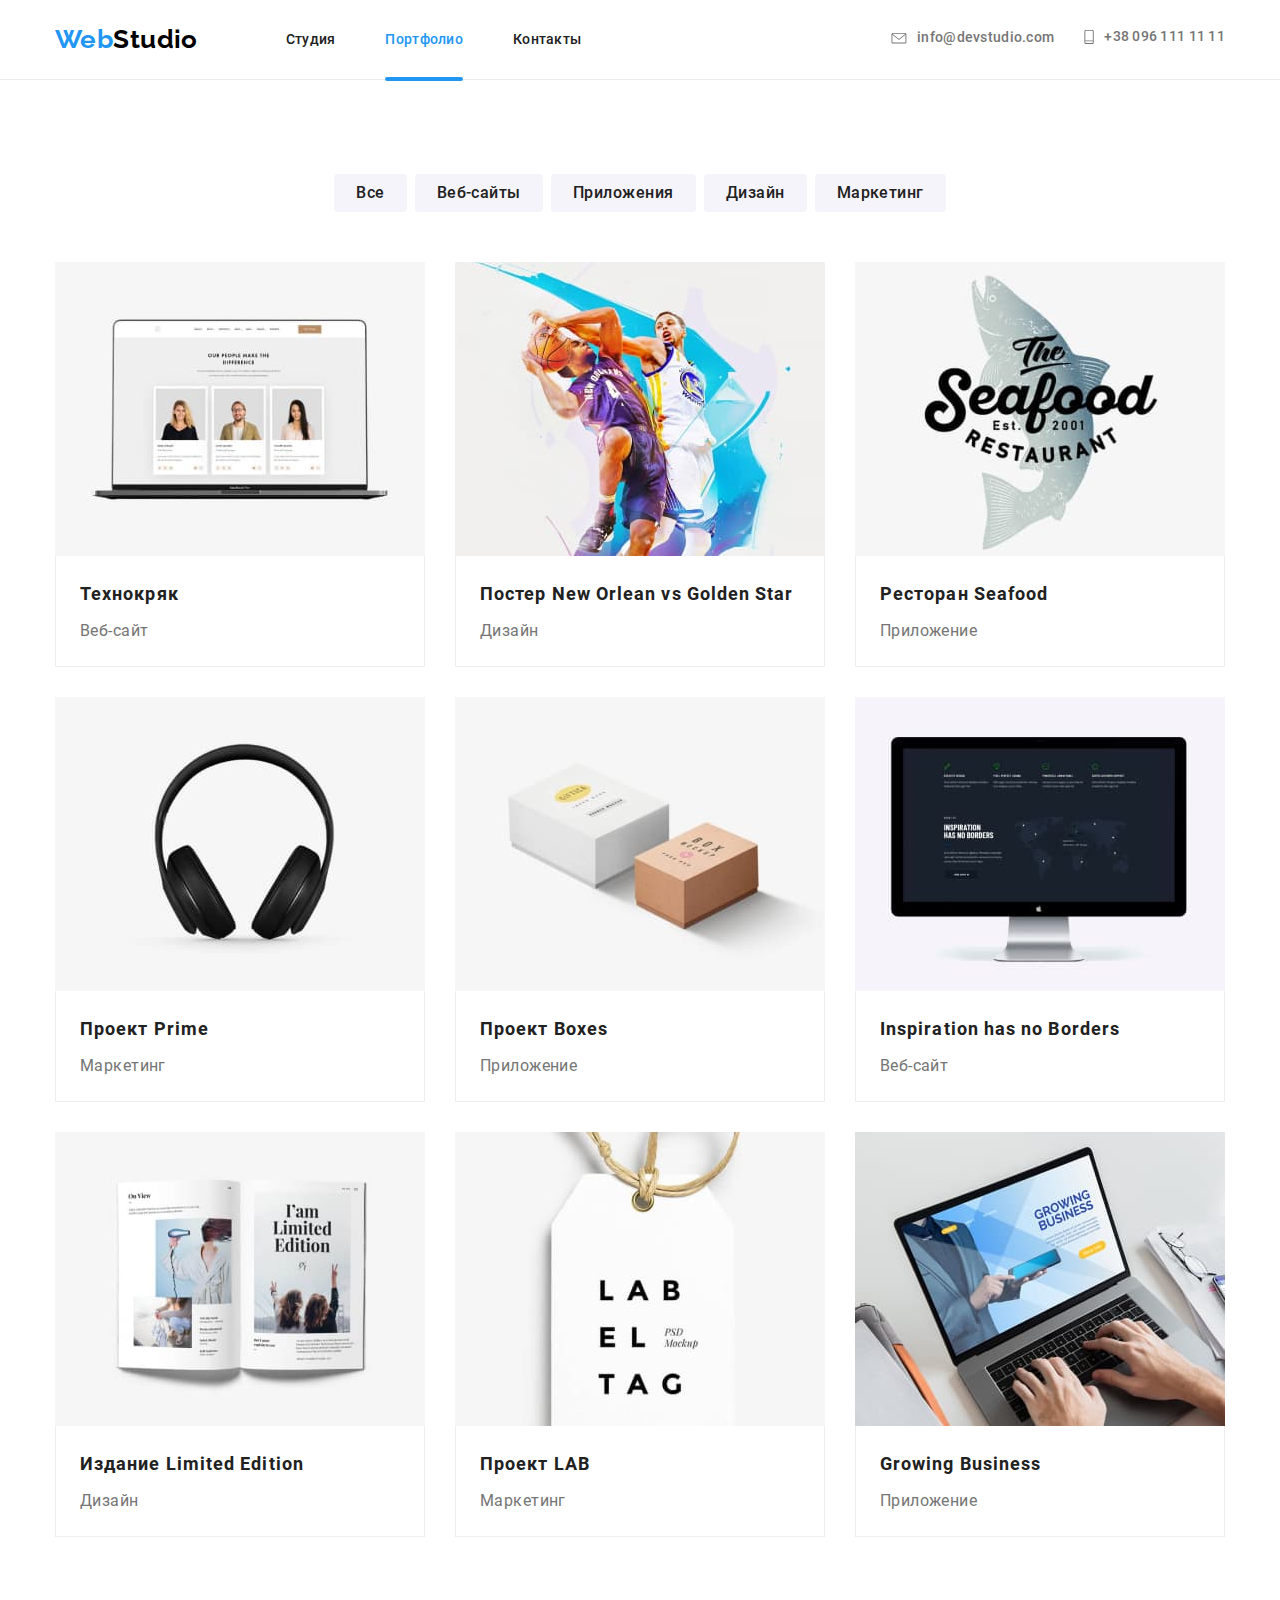
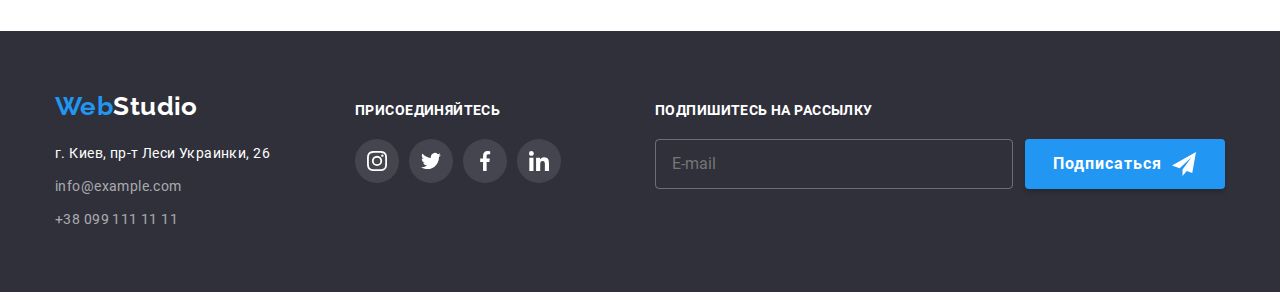
==== commit 8ce90925: "+" ====
--- a/portfolio.html
+++ b/portfolio.html
@@ -3,46 +3,56 @@
   <head>
     <meta charset="UTF-8" />
     <meta name="viewport" content="width=device-width, initial-scale=1.0" />
-    <title>Web Studio</title>
+    <title>WebStudio</title>
     <link rel="stylesheet" href="./css/portfolio.min.css" />
   </head>
   <body>
     <header class="header-nav">
       <div class="container main-nav">
-        <div><a class="logo" href="./index.html"
-          ><span class="logo-color">Web</span> Studio</a
-        >
-        </div>
-        <nav class="site-nav-logo">
-
-          <ul class="site-nav list">
-            <li class="item"><a href="./index.html" class="link">Студия</a></li>
-            <li class="item">
-              <a href="./portfolio.html" class="link current">Портфолио</a>
-            </li>
-            <li class="item"><a href="" class="link">Контакты</a></li>
-          </ul>
-        </nav>
-
-        <ul class="add-header list">
-          <li class="item">
-            <a href="mailto:info@devstudio.com" class="link">
-              <svg class="icon-style" height="11.2" width="16">
-                <use href="./img/symbol-defs111.svg#icon-envelope"></use>
-              </svg>
-              info@devstudio.com</a
-            >
-          </li>
-          <li class="item">
-            <a href="tel:+380961111111" class="link">
-              <svg class="icon-style" height="14" width="10">
-                <use href="./img/symbol-defs111.svg#icon-phone"></use>
-              </svg>
-              +38 096 111 11 11</a
-            >
-          </li>
-        </ul>
-      </div>
+          <div class="logo-box"><a class="logo" href="./index.html"
+            ><span class="logo-color">Web</span>Studio</a>
+            
+            <button class="menu-btn" type="button"data-menu-button>
+            <svg width="40" height="40" aria-label="Переключатель мобильного меню">
+              <use class="menu-btn-icon icon-menu" href="./img/symbol-defs.svg#icon-menu-btn-1"></use>
+              <use class="menu-btn-icon icon-close" href="./img/symbol-defs111.svg#icon-close"></use>
+            </svg>
+          </button>
+          </div>
+          
+        <div class="site-nav-add" data-menu>
+          <nav class="site-nav-logo">
+           
+              <ul class="site-nav list">
+                <li class="item"><a href="./index.html" class="link">Студия</a></li>
+                <li class="item">
+                  <a href="./portfolio.html" class="link current">Портфолио</a>
+                </li>
+                <li class="item"><a href="" class="link">Контакты</a></li>
+              </ul>
+            </nav>
+
+            <ul class="add-header list">
+              <li class="item">
+                <a href="mailto:info@devstudio.com" class="link">
+                  <svg class="icon-style" height="11.2" width="16">
+                    <use href="./img/symbol-defs111.svg#icon-envelope"></use>
+                  </svg>
+                  info@devstudio.com</a
+                >
+              </li>
+              <li class="item">
+                <a href="tel:+380961111111" class="link">
+                  <svg class="icon-style" height="14" width="10">
+                    <use href="./img/symbol-defs111.svg#icon-phone"></use>
+                  </svg>
+                  +38 096 111 11 11</a
+                >
+              </li>
+            </ul>
+        </div>
+        </div>
+     
     </header>
     <main>
       <!--Навигация по проэктам-->
@@ -64,7 +74,7 @@
                 <label for="radio3" class="radio-label">Приложения</label>
             </li>
             <li class="item">
-                <input type="radio" id="radio4" name="filter" class="radio-input visually-hidden"value="Дизайн"/>
+                <input type="radio" id="radio4" name="filter" class="radio-input visually-hidden" value="Дизайн"/>
                 <label for="radio4" class="radio-label">Дизайн</label>
             </li>
             <li class="item">
@@ -296,7 +306,7 @@
         <!--Адрес-->
         <div class="foot-address item">
           <a href="./index.html" class="logo"
-            ><span class="logo-color">Web</span> Studio</a
+            ><span class="logo-color">Web</span>Studio</a
           >
           <address>
             <p>г. Киев, пр-т Леси Украинки, 26</p>
@@ -354,5 +364,7 @@
         </div>
       </div>
     </footer>
+
+    <script src="./js/menu.js"></script>
   </body>
 </html>
--- a/css/portfolio.min.css
+++ b/css/portfolio.min.css
@@ -1,2 +1,2 @@
-@font-face{font-family:'Raleway';font-style:normal;font-weight:700;src:local(""),url("../fonts/raleway-v17-latin-700.woff2") format("woff2"),url("../fonts/raleway-v17-latin-700.woff") format("woff")}@font-face{font-family:'Roboto';font-style:normal;font-weight:400;src:local("Roboto"),local("Roboto-Regular"),url("../fonts/roboto-v20-latin_cyrillic-regular.woff2") format("woff2"),url("../fonts/roboto-v20-latin_cyrillic-regular.woff") format("woff")}@font-face{font-family:'Roboto';font-style:normal;font-weight:500;src:local("Roboto Medium"),local("Roboto-Medium"),url("../fonts/roboto-v20-latin_cyrillic-500.woff2") format("woff2"),url("../fonts/roboto-v20-latin_cyrillic-500.woff") format("woff")}@font-face{font-family:'Roboto';font-style:normal;font-weight:700;src:local("Roboto Bold"),local("Roboto-Bold"),url("../fonts/roboto-v20-latin_cyrillic-700.woff2") format("woff2"),url("../fonts/roboto-v20-latin_cyrillic-700.woff") format("woff")}@font-face{font-family:'Roboto';font-style:normal;font-weight:900;src:local("Roboto Black"),local("Roboto-Black"),url("../fonts/roboto-v20-latin_cyrillic-900.woff2") format("woff2"),url("../fonts/roboto-v20-latin_cyrillic-900.woff") format("woff")}/*! normalize.css v8.0.1 | MIT License | github.com/necolas/normalize.css */html{-webkit-box-sizing:border-box;box-sizing:border-box}*,*::before,*::after{-webkit-box-sizing:inherit;box-sizing:inherit}html{line-height:1.15;-webkit-text-size-adjust:100%}body{margin:0}main{display:block}h1{font-size:2em;margin:0.67em 0}hr{-webkit-box-sizing:content-box;box-sizing:content-box;height:0;overflow:visible}pre{font-family:monospace, monospace;font-size:1em}a{background-color:transparent}abbr[title]{border-bottom:none;text-decoration:underline;-webkit-text-decoration:underline dotted;text-decoration:underline dotted}b,strong{font-weight:bolder}code,kbd,samp{font-family:monospace, monospace;font-size:1em}small{font-size:80%}sub,sup{font-size:75%;line-height:0;position:relative;vertical-align:baseline}sub{bottom:-0.25em}sup{top:-0.5em}img{border-style:none}button,input,optgroup,select,textarea{font-family:inherit;font-size:100%;line-height:1.15;margin:0}button,input{overflow:visible}button,select{text-transform:none}button,[type="button"],[type="reset"],[type="submit"]{-webkit-appearance:button}button::-moz-focus-inner,[type="button"]::-moz-focus-inner,[type="reset"]::-moz-focus-inner,[type="submit"]::-moz-focus-inner{border-style:none;padding:0}button:-moz-focusring,[type="button"]:-moz-focusring,[type="reset"]:-moz-focusring,[type="submit"]:-moz-focusring{outline:1px dotted ButtonText}fieldset{padding:0.35em 0.75em 0.625em}legend{-webkit-box-sizing:border-box;box-sizing:border-box;color:inherit;display:table;max-width:100%;padding:0;white-space:normal}progress{vertical-align:baseline}textarea{overflow:auto}[type="checkbox"],[type="radio"]{-webkit-box-sizing:border-box;box-sizing:border-box;padding:0}[type="number"]::-webkit-inner-spin-button,[type="number"]::-webkit-outer-spin-button{height:auto}[type="search"]{-webkit-appearance:textfield;outline-offset:-2px}[type="search"]::-webkit-search-decoration{-webkit-appearance:none}::-webkit-file-upload-button{-webkit-appearance:button;font:inherit}details{display:block}summary{display:list-item}template{display:none}[hidden]{display:none}.list{list-style:none;padding:0;margin:0}.picture{display:block}body{background-color:#fff;color:#757575;font-family:"Roboto", sans-serif;font-size:14px;line-height:1.71;letter-spacing:0.03em}.section{padding-top:60px;padding-bottom:60px}@media (min-width: 1200px){.section .section:not(.features){padding-top:94px;padding-bottom:94px}}@media (min-width: 1200px){.section.features{padding-bottom:0;padding-top:94px}}.section-title{color:#212121;font-weight:700;font-size:28px;line-height:1.17;text-align:center;margin-top:0;margin-bottom:30px}@media (min-width: 1200px){.section-title{font-size:36px;margin-bottom:50px}}.logo-box{display:inline-block;margin-right:88px}.logo{display:block;color:#000000;font-family:"Raleway", sans-serif;font-weight:700;font-size:24px;line-height:1.2;text-decoration:none;-webkit-transition-property:color;transition-property:color;-webkit-transition-duration:250ms;transition-duration:250ms;-webkit-transition-timing-function:cubic-bezier(0.4, 0, 0.2, 1);transition-timing-function:cubic-bezier(0.4, 0, 0.2, 1)}.logo:hover,.logo:focus{color:#2196f3}.logo .logo-color{color:#2196f3}@media (min-width: 1200px){.logo{font-size:26px}}header{position:fixed;left:50%;-webkit-transform:translateX(-50%);transform:translateX(-50%);width:100%;background-color:#fff;z-index:98}.header-nav{border-bottom:1px solid #ECECEC}@media (min-width: 768px){.main-nav{display:-webkit-box;display:-ms-flexbox;display:flex;-webkit-box-align:center;-ms-flex-align:center;align-items:center;-webkit-box-pack:justify;-ms-flex-pack:justify;justify-content:space-between}}@media (max-width: 767px){.site-nav-add{position:absolute;left:0;top:100%;width:100%;max-height:393px;padding:60px;background-color:#fff;-webkit-box-shadow:0px 4px 8px rgba(0,0,0,0.04),0px 2px 4px rgba(0,0,0,0.08),0px 1px 3px rgba(0,0,0,0.16);box-shadow:0px 4px 8px rgba(0,0,0,0.04),0px 2px 4px rgba(0,0,0,0.08),0px 1px 3px rgba(0,0,0,0.16)}}@media (min-width: 768px){.site-nav-add{display:-webkit-box;display:-ms-flexbox;display:flex;-webkit-box-align:baseline;-ms-flex-align:baseline;align-items:baseline;-webkit-box-pack:justify;-ms-flex-pack:justify;justify-content:space-between;-webkit-box-flex:2;-ms-flex-positive:2;flex-grow:2}}@media (max-width: 767px){.site-nav{text-align:center}.site-nav .item:not(:last-child){margin-bottom:40px}}@media (min-width: 768px){.site-nav{display:-webkit-box;display:-ms-flexbox;display:flex;margin-right:84px}.site-nav .item+.item{margin-left:50px}}.site-nav .link{display:-webkit-inline-box;display:-ms-inline-flexbox;display:inline-flex;color:#212121;font-weight:500;font-size:14px;line-height:1.14;letter-spacing:0.02em;text-decoration:none;-webkit-transition-property:color;transition-property:color;-webkit-transition-duration:250ms;transition-duration:250ms;-webkit-transition-timing-function:cubic-bezier(0.4, 0, 0.2, 1);transition-timing-function:cubic-bezier(0.4, 0, 0.2, 1)}.site-nav .link:hover,.site-nav .link:focus{color:#2196f3}@media (max-width: 767px){.site-nav .link{font-size:18px}}@media (min-width: 768px){.site-nav .link{padding-top:32px;padding-bottom:32px}}.site-nav .link.current{position:relative;color:#2196f3}.site-nav .link.current::after{position:absolute;content:"";display:block;width:100%;height:4px;bottom:-1px;background-color:#2196f3;border-radius:2px}@media (max-width: 767px){.site-nav .link.current::after{bottom:-12px}}.add-header .item{text-align:center}@media (max-width: 767px){.add-header{margin-top:60px}}@media (min-width: 768px){.add-header{display:block;-webkit-box-align:center;-ms-flex-align:center;align-items:center}}@media (min-width: 1200px){.add-header{display:-webkit-box;display:-ms-flexbox;display:flex;-webkit-box-align:baseline;-ms-flex-align:baseline;align-items:baseline;-ms-flex-wrap:nowrap;flex-wrap:nowrap}}.add-header .item+.item{margin-top:16px}@media (min-width: 768px){.add-header .item+.item{margin-top:10px}}@media (min-width: 1200px){.add-header .item+.item{margin-left:30px}}.add-header .link{display:block;color:#757575;fill:currentColor;font-weight:500;font-size:14px;line-height:1.14;letter-spacing:0.02em;text-decoration:none;-webkit-transition-duration:250ms;transition-duration:250ms;-webkit-transition-timing-function:cubic-bezier(0.4, 0, 0.2, 1);transition-timing-function:cubic-bezier(0.4, 0, 0.2, 1)}.add-header .link:hover,.add-header .link:focus{color:#2196f3}@media (min-width: 768px){.add-header .link{display:-webkit-box;display:-ms-flexbox;display:flex;-webkit-box-align:center;-ms-flex-align:center;align-items:center}}.icon-style{margin-right:10px}.button{display:inline-block;border-radius:4px;border:none;padding:10px 32px;min-width:200px;color:#fff;background-color:#2196f3;border-color:transparent;-webkit-box-shadow:0px 4px 4px rgba(0,0,0,0.15);box-shadow:0px 4px 4px rgba(0,0,0,0.15);-webkit-box-align:center;-ms-flex-align:center;align-items:center;text-align:center;font-weight:700;font-size:16px;line-height:1.87;letter-spacing:0.06em}.visually-hidden{position:absolute !important;clip:rect(1px 1px 1px 1px);clip:rect(1px, 1px, 1px, 1px);padding:0 !important;border:0 !important;height:1px !important;width:1px !important;overflow:hidden}.container{width:100%;padding-left:15px;padding-right:15px;margin:0 auto}@media (min-width: 480px){.container{width:480px}}@media (min-width: 768px){.container{width:768px}}@media (min-width: 1200px){.container{width:1200px}}main{padding-top:80px}.portfolio{padding-top:60px;padding-bottom:60px}@media (min-width: 1200px){.portfolio{padding-top:94px;padding-bottom:94px}}.box-button{display:-webkit-box;display:-ms-flexbox;display:flex;-ms-flex-wrap:wrap;flex-wrap:wrap;margin-top:-15px;margin-left:-8px;margin-bottom:50px}.box-button .item{margin-left:8px;margin-top:15px}@media (min-width: 768px){.box-button{-webkit-box-pack:center;-ms-flex-pack:center;justify-content:center}}.radio-label{border-radius:4px;border:none;display:block;padding:6px 22px;color:#212121;background-color:#f5f4fa;font-family:inherit;font-weight:500;font-size:16px;line-height:1.62;text-align:center;letter-spacing:0.03em;-webkit-transition-property:color, background-color, -webkit-box-shadow;transition-property:color, background-color, -webkit-box-shadow;transition-property:color, background-color, box-shadow;transition-property:color, background-color, box-shadow, -webkit-box-shadow;-webkit-transition-duration:250ms;transition-duration:250ms;-webkit-transition-timing-function:cubic-bezier(0.4, 0, 0.2, 1);transition-timing-function:cubic-bezier(0.4, 0, 0.2, 1)}.radio-input:checked+.radio-label{color:#fff;background-color:#2196f3;-webkit-box-shadow:0px 2px 2px rgba(0,0,0,0.12),0px 1px 2px rgba(0,0,0,0.08),0px 3px 1px rgba(0,0,0,0.1);box-shadow:0px 2px 2px rgba(0,0,0,0.12),0px 1px 2px rgba(0,0,0,0.08),0px 3px 1px rgba(0,0,0,0.1)}.projects{font-size:18px;line-height:1.56}.projects .text{padding:20px 24px;border-left:1px solid #EEEEEE;border-bottom:1px solid #EEEEEE;border-right:1px solid #EEEEEE}.projects-title{margin-top:0;margin-bottom:4px;color:#212121;font-weight:700;font-size:18px;line-height:2;letter-spacing:0.06em;text-decoration:none}.card-hover{position:relative;overflow:hidden}.card-hover .hover-text{position:absolute;top:0px;left:0px;width:100%;height:100%;padding:64px 24px;margin:0;font-size:18px;line-height:1.56;color:#fff;background-color:rgba(33,150,243,0.9);-webkit-transform:translateY(100%);transform:translateY(100%);-webkit-transition-property:translate(Y);transition-property:translate(Y);-webkit-transition-duration:250ms;transition-duration:250ms;-webkit-transition-timing-function:cubic-bezier(0.4, 0, 0.2, 1);transition-timing-function:cubic-bezier(0.4, 0, 0.2, 1)}.picture.projects-img{width:100%}.projects-link{color:inherit;text-decoration:none;display:block;-webkit-transition-property:-webkit-box-shadow;transition-property:-webkit-box-shadow;transition-property:box-shadow;transition-property:box-shadow, -webkit-box-shadow;-webkit-transition-duration:250ms;transition-duration:250ms;-webkit-transition-timing-function:cubic-bezier(0.4, 0, 0.2, 1);transition-timing-function:cubic-bezier(0.4, 0, 0.2, 1)}.projects-link:hover,.projects-link:focus{-webkit-box-shadow:0px 1px 1px rgba(0,0,0,0.12),0px 4px 4px rgba(0,0,0,0.06),1px 4px 6px rgba(0,0,0,0.16);box-shadow:0px 1px 1px rgba(0,0,0,0.12),0px 4px 4px rgba(0,0,0,0.06),1px 4px 6px rgba(0,0,0,0.16)}.projects-link:hover .hover-text,.projects-link:focus .hover-text{-webkit-transform:translateY(0%);transform:translateY(0%)}.projects-text{font-weight:400;font-size:16px;line-height:1.87;margin:0}@media (min-width: 768px){.grid{display:-webkit-box;display:-ms-flexbox;display:flex;-ms-flex-wrap:wrap;flex-wrap:wrap}}@media (max-width: 767px){.grid-item:nth-child(n+2){margin-top:30px}}@media (min-width: 768px) and (max-width: 1199px){.grid-item{width:calc((100% - 30px) / 2)}.grid-item:not(:nth-child(2n)){margin-right:30px}.grid-item:nth-child(n+3){margin-top:30px}}@media (min-width: 1200px){.grid-item{width:calc((100% - 60px) / 3)}.grid-item:not(:nth-child(3n+3)){margin-right:30px}.grid-item:nth-child(n+4){margin-top:30px}}.footer{background-color:#2f303a;padding-top:60px;padding-bottom:60px}.main-footer{text-align:center}@media (min-width: 768px){.main-footer{display:-webkit-box;display:-ms-flexbox;display:flex;-ms-flex-wrap:wrap;flex-wrap:wrap;-ms-flex-pack:distribute;justify-content:space-around;justify-items:baseline}}@media (min-width: 1200px){.main-footer{text-align:start;display:-webkit-box;display:-ms-flexbox;display:flex;-webkit-box-align:baseline;-ms-flex-align:baseline;align-items:baseline}.main-footer .item+.item{margin-left:30px}}.button.sub{display:-webkit-box;display:-ms-flexbox;display:flex;padding-top:10px;padding-right:28px;padding-bottom:10px;padding-left:28px;margin-top:20px}@media (min-width: 1200px){.button.sub{margin-top:0;margin-left:12px}}.foot-address{-ms-flex-preferred-size:270px;flex-basis:270px}address p{color:#fff;font-style:normal;margin-top:20px;margin-bottom:9px}address .link{display:inline-block;color:rgba(255,255,255,0.6);text-decoration:none;font-style:normal}address .link:not(:last-child){margin-bottom:9px}.footer .logo{color:#fff}.footer .logo .logo-color{color:#2196f3}.footer .social{-ms-flex-preferred-size:270px;flex-basis:270px}.social-text,.form-text{margin-top:60px;margin-bottom:20px;color:#fff;font-weight:700;font-size:14px;line-height:1.14;text-transform:uppercase}@media (min-width: 768px){.social-text,.form-text{margin-top:0}}@media (min-width: 768px){.form-text{margin-top:60px}}@media (min-width: 1200px){.form-text{margin-top:12px}}.footer-link{display:-webkit-box;display:-ms-flexbox;display:flex;-webkit-box-pack:center;-ms-flex-pack:center;justify-content:center}.footer-link .list-item:not(:last-child){margin-right:10px}@media (min-width: 1200px){.footer-link{-webkit-box-pack:start;-ms-flex-pack:start;justify-content:start}}.social .link{display:-webkit-box;display:-ms-flexbox;display:flex;-webkit-box-pack:center;-ms-flex-pack:center;justify-content:center;-webkit-box-align:center;-ms-flex-align:center;align-items:center;width:44px;height:44px;border-radius:50%;fill:#fff;background-color:rgba(255,255,255,0.1);-webkit-transition-property:background-color;transition-property:background-color;-webkit-transition-duration:250ms;transition-duration:250ms;-webkit-transition-timing-function:cubic-bezier(0.4, 0, 0.2, 1);transition-timing-function:cubic-bezier(0.4, 0, 0.2, 1)}.social .link:hover,.social .link:focus{background-color:#2196f3;border-radius:50%}.footer .form{-ms-flex-preferred-size:570px;flex-basis:570px}.footer .form-icon{margin-left:10px}.form-email{display:-webkit-box;display:-ms-flexbox;display:flex;-ms-flex-wrap:wrap;flex-wrap:wrap;-webkit-box-pack:center;-ms-flex-pack:center;justify-content:center}@media (min-width: 1200px){.form-email{-ms-flex-wrap:nowrap;flex-wrap:nowrap;-webkit-box-pack:justify;-ms-flex-pack:justify;justify-content:space-between}}.input-footer-email{width:100%;height:50px;padding:15px 16px;font-size:16px;line-height:1.25;color:rgba(255,255,255,0.6);background-color:inherit;border:1px solid rgba(255,255,255,0.3);border-radius:4px;margin-bottom:20px}@media (min-width: 768px){.input-footer-email{max-width:450px}}@media (min-width: 1200px){.input-footer-email{margin-bottom:0}}
+@font-face{font-family:'Raleway';font-style:normal;font-weight:700;src:local(""),url("../fonts/raleway-v17-latin-700.woff2") format("woff2"),url("../fonts/raleway-v17-latin-700.woff") format("woff")}@font-face{font-family:'Roboto';font-style:normal;font-weight:400;src:local("Roboto"),local("Roboto-Regular"),url("../fonts/roboto-v20-latin_cyrillic-regular.woff2") format("woff2"),url("../fonts/roboto-v20-latin_cyrillic-regular.woff") format("woff")}@font-face{font-family:'Roboto';font-style:normal;font-weight:500;src:local("Roboto Medium"),local("Roboto-Medium"),url("../fonts/roboto-v20-latin_cyrillic-500.woff2") format("woff2"),url("../fonts/roboto-v20-latin_cyrillic-500.woff") format("woff")}@font-face{font-family:'Roboto';font-style:normal;font-weight:700;src:local("Roboto Bold"),local("Roboto-Bold"),url("../fonts/roboto-v20-latin_cyrillic-700.woff2") format("woff2"),url("../fonts/roboto-v20-latin_cyrillic-700.woff") format("woff")}@font-face{font-family:'Roboto';font-style:normal;font-weight:900;src:local("Roboto Black"),local("Roboto-Black"),url("../fonts/roboto-v20-latin_cyrillic-900.woff2") format("woff2"),url("../fonts/roboto-v20-latin_cyrillic-900.woff") format("woff")}/*! normalize.css v8.0.1 | MIT License | github.com/necolas/normalize.css */html{-webkit-box-sizing:border-box;box-sizing:border-box}*,*::before,*::after{-webkit-box-sizing:inherit;box-sizing:inherit}html{line-height:1.15;-webkit-text-size-adjust:100%}body{margin:0}main{display:block}h1{font-size:2em;margin:0.67em 0}hr{-webkit-box-sizing:content-box;box-sizing:content-box;height:0;overflow:visible}pre{font-family:monospace, monospace;font-size:1em}a{background-color:transparent}abbr[title]{border-bottom:none;text-decoration:underline;-webkit-text-decoration:underline dotted;text-decoration:underline dotted}b,strong{font-weight:bolder}code,kbd,samp{font-family:monospace, monospace;font-size:1em}small{font-size:80%}sub,sup{font-size:75%;line-height:0;position:relative;vertical-align:baseline}sub{bottom:-0.25em}sup{top:-0.5em}img{border-style:none}button,input,optgroup,select,textarea{font-family:inherit;font-size:100%;line-height:1.15;margin:0}button,input{overflow:visible}button,select{text-transform:none}button,[type="button"],[type="reset"],[type="submit"]{-webkit-appearance:button}button::-moz-focus-inner,[type="button"]::-moz-focus-inner,[type="reset"]::-moz-focus-inner,[type="submit"]::-moz-focus-inner{border-style:none;padding:0}button:-moz-focusring,[type="button"]:-moz-focusring,[type="reset"]:-moz-focusring,[type="submit"]:-moz-focusring{outline:1px dotted ButtonText}fieldset{padding:0.35em 0.75em 0.625em}legend{-webkit-box-sizing:border-box;box-sizing:border-box;color:inherit;display:table;max-width:100%;padding:0;white-space:normal}progress{vertical-align:baseline}textarea{overflow:auto}[type="checkbox"],[type="radio"]{-webkit-box-sizing:border-box;box-sizing:border-box;padding:0}[type="number"]::-webkit-inner-spin-button,[type="number"]::-webkit-outer-spin-button{height:auto}[type="search"]{-webkit-appearance:textfield;outline-offset:-2px}[type="search"]::-webkit-search-decoration{-webkit-appearance:none}::-webkit-file-upload-button{-webkit-appearance:button;font:inherit}details{display:block}summary{display:list-item}template{display:none}[hidden]{display:none}.list{list-style:none;padding:0;margin:0}.picture{display:block}body{background-color:#fff;color:#757575;font-family:"Roboto", sans-serif;font-size:14px;line-height:1.71;letter-spacing:0.03em}.section{padding-top:60px;padding-bottom:60px}@media (min-width: 1200px){.section .section:not(.features){padding-top:94px;padding-bottom:94px}}@media (min-width: 1200px){.section.features{padding-bottom:0;padding-top:94px}}.section-title{color:#212121;font-weight:700;font-size:28px;line-height:1.17;text-align:center;margin-top:0;margin-bottom:30px}@media (min-width: 1200px){.section-title{font-size:36px;margin-bottom:50px}}@media (max-width: 767px){.logo-box{display:-webkit-box;display:-ms-flexbox;display:flex;-webkit-box-pack:justify;-ms-flex-pack:justify;justify-content:space-between;-webkit-box-align:center;-ms-flex-align:center;align-items:center;height:60px}}@media (min-width: 768px){.logo-box{margin-right:88px}}.logo{display:block;color:#000000;font-family:"Raleway", sans-serif;font-weight:700;font-size:24px;line-height:1.2;text-decoration:none;-webkit-transition-property:color;transition-property:color;-webkit-transition-duration:250ms;transition-duration:250ms;-webkit-transition-timing-function:cubic-bezier(0.4, 0, 0.2, 1);transition-timing-function:cubic-bezier(0.4, 0, 0.2, 1)}.logo:hover,.logo:focus{color:#2196f3}.logo .logo-color{color:#2196f3}@media (min-width: 1200px){.logo{font-size:26px}}header{position:fixed;left:50%;-webkit-transform:translateX(-50%);transform:translateX(-50%);width:100%;height:60px;background-color:#fff;z-index:98}@media (min-width: 768px){header{height:80px}}.header-nav{border-bottom:1px solid #ECECEC}@media (min-width: 768px){.main-nav{display:-webkit-box;display:-ms-flexbox;display:flex;-webkit-box-align:center;-ms-flex-align:center;align-items:center;-webkit-box-pack:justify;-ms-flex-pack:justify;justify-content:space-between}}@media (max-width: 767px){.site-nav-add{position:absolute;left:0;top:100%;width:100%;height:393px;padding:60px;background-color:#fff;-webkit-box-shadow:0px 4px 8px rgba(0,0,0,0.04),0px 2px 4px rgba(0,0,0,0.08),0px 1px 3px rgba(0,0,0,0.16);box-shadow:0px 4px 8px rgba(0,0,0,0.04),0px 2px 4px rgba(0,0,0,0.08),0px 1px 3px rgba(0,0,0,0.16);opacity:0;pointer-events:none;-webkit-transition:visibility 250ms linear;transition:visibility 250ms linear}.site-nav-add.is-open{opacity:1;visibility:visible;pointer-events:initial}}@media (min-width: 768px){.site-nav-add{display:-webkit-box;display:-ms-flexbox;display:flex;-webkit-box-align:baseline;-ms-flex-align:baseline;align-items:baseline;-webkit-box-pack:justify;-ms-flex-pack:justify;justify-content:space-between;-webkit-box-flex:2;-ms-flex-positive:2;flex-grow:2}}.menu-btn{display:-webkit-box;display:-ms-flexbox;display:flex;border:none;background-color:transparent;outline:none}@media (min-width: 768px){.menu-btn{display:none}}.menu-btn .menu-btn-icon{-ms-flex-item-align:center;-ms-grid-row-align:center;align-self:center}.menu-btn:hover .menu-btn-icon,.menu-btn:focus .menu-btn-icon{fill:rgba(33,150,243,0.9)}.menu-btn .icon-close{display:none}.menu-btn.is-open .icon-close{display:block}.menu-btn.is-open .icon-menu{display:none}@media (max-width: 767px){.site-nav{text-align:center}.site-nav .item:not(:last-child){margin-bottom:40px}}@media (min-width: 768px){.site-nav{display:-webkit-box;display:-ms-flexbox;display:flex;margin-right:84px}.site-nav .item+.item{margin-left:50px}}.site-nav .link{display:-webkit-inline-box;display:-ms-inline-flexbox;display:inline-flex;color:#212121;font-weight:500;font-size:14px;line-height:1.14;letter-spacing:0.02em;text-decoration:none;-webkit-transition-property:color;transition-property:color;-webkit-transition-duration:250ms;transition-duration:250ms;-webkit-transition-timing-function:cubic-bezier(0.4, 0, 0.2, 1);transition-timing-function:cubic-bezier(0.4, 0, 0.2, 1)}.site-nav .link:hover,.site-nav .link:focus{color:#2196f3}@media (max-width: 767px){.site-nav .link{font-size:18px}}@media (min-width: 768px){.site-nav .link{padding-top:32px;padding-bottom:32px}}.site-nav .link.current{position:relative;color:#2196f3}.site-nav .link.current::after{position:absolute;content:"";display:block;width:100%;height:4px;bottom:-1px;background-color:#2196f3;border-radius:2px}@media (max-width: 767px){.site-nav .link.current{padding-bottom:8px}}.add-header .item{text-align:center}@media (max-width: 767px){.add-header{margin-top:60px}}@media (min-width: 768px){.add-header{display:block;-webkit-box-align:center;-ms-flex-align:center;align-items:center}}@media (min-width: 1200px){.add-header{display:-webkit-box;display:-ms-flexbox;display:flex;-webkit-box-align:baseline;-ms-flex-align:baseline;align-items:baseline;-ms-flex-wrap:nowrap;flex-wrap:nowrap}}.add-header .item+.item{margin-top:16px}@media (min-width: 768px){.add-header .item+.item{margin-top:10px}}@media (min-width: 1200px){.add-header .item+.item{margin-left:30px}}.add-header .link{display:block;color:#757575;fill:currentColor;font-weight:500;font-size:14px;line-height:1.14;letter-spacing:0.02em;text-decoration:none;-webkit-transition-duration:250ms;transition-duration:250ms;-webkit-transition-timing-function:cubic-bezier(0.4, 0, 0.2, 1);transition-timing-function:cubic-bezier(0.4, 0, 0.2, 1)}.add-header .link:hover,.add-header .link:focus{color:#2196f3}@media (min-width: 768px){.add-header .link{display:-webkit-box;display:-ms-flexbox;display:flex;-webkit-box-align:center;-ms-flex-align:center;align-items:center}}.icon-style{margin-right:10px}.button{display:inline-block;border-radius:4px;border:none;padding:10px 32px;min-width:200px;color:#fff;background-color:#2196f3;border-color:transparent;-webkit-box-shadow:0px 4px 4px rgba(0,0,0,0.15);box-shadow:0px 4px 4px rgba(0,0,0,0.15);-webkit-box-align:center;-ms-flex-align:center;align-items:center;text-align:center;font-weight:700;font-size:16px;line-height:1.87;letter-spacing:0.06em}.visually-hidden{position:absolute !important;clip:rect(1px 1px 1px 1px);clip:rect(1px, 1px, 1px, 1px);padding:0 !important;border:0 !important;height:1px !important;width:1px !important;overflow:hidden}.container{width:100%;padding-left:15px;padding-right:15px;margin:0 auto}@media (min-width: 480px){.container{width:480px}}@media (min-width: 768px){.container{width:768px}}@media (min-width: 1200px){.container{width:1200px}}main{padding-top:80px}@media screen and (max-width: 767px){main{padding-top:60px}}.portfolio{padding-top:60px;padding-bottom:60px}@media (min-width: 1200px){.portfolio{padding-top:94px;padding-bottom:94px}}.box-button{display:-webkit-box;display:-ms-flexbox;display:flex;-ms-flex-wrap:wrap;flex-wrap:wrap;margin-top:-15px;margin-left:-8px;margin-bottom:50px}.box-button .item{margin-left:8px;margin-top:15px}@media (min-width: 768px){.box-button{-webkit-box-pack:center;-ms-flex-pack:center;justify-content:center}}.radio-label{border-radius:4px;border:none;display:block;padding:6px 22px;color:#212121;background-color:#f5f4fa;font-family:inherit;font-weight:500;font-size:16px;line-height:1.62;text-align:center;letter-spacing:0.03em;-webkit-transition-property:color, background-color, -webkit-box-shadow;transition-property:color, background-color, -webkit-box-shadow;transition-property:color, background-color, box-shadow;transition-property:color, background-color, box-shadow, -webkit-box-shadow;-webkit-transition-duration:250ms;transition-duration:250ms;-webkit-transition-timing-function:cubic-bezier(0.4, 0, 0.2, 1);transition-timing-function:cubic-bezier(0.4, 0, 0.2, 1)}.radio-input:checked+.radio-label{color:#fff;background-color:#2196f3;-webkit-box-shadow:0px 2px 2px rgba(0,0,0,0.12),0px 1px 2px rgba(0,0,0,0.08),0px 3px 1px rgba(0,0,0,0.1);box-shadow:0px 2px 2px rgba(0,0,0,0.12),0px 1px 2px rgba(0,0,0,0.08),0px 3px 1px rgba(0,0,0,0.1)}.projects{font-size:18px;line-height:1.56}.projects .text{padding:20px 24px;border-left:1px solid #EEEEEE;border-bottom:1px solid #EEEEEE;border-right:1px solid #EEEEEE}.projects-title{margin-top:0;margin-bottom:4px;color:#212121;font-weight:700;font-size:18px;line-height:2;letter-spacing:0.06em;text-decoration:none}.card-hover{position:relative;overflow:hidden}.card-hover .hover-text{position:absolute;top:0px;left:0px;width:100%;height:100%;padding:64px 24px;margin:0;font-size:18px;line-height:1.56;color:#fff;background-color:rgba(33,150,243,0.9);-webkit-transform:translateY(100%);transform:translateY(100%);-webkit-transition-property:translate(Y);transition-property:translate(Y);-webkit-transition-duration:250ms;transition-duration:250ms;-webkit-transition-timing-function:cubic-bezier(0.4, 0, 0.2, 1);transition-timing-function:cubic-bezier(0.4, 0, 0.2, 1)}.picture.projects-img{width:100%}.projects-link{color:inherit;text-decoration:none;display:block;-webkit-transition-property:-webkit-box-shadow;transition-property:-webkit-box-shadow;transition-property:box-shadow;transition-property:box-shadow, -webkit-box-shadow;-webkit-transition-duration:250ms;transition-duration:250ms;-webkit-transition-timing-function:cubic-bezier(0.4, 0, 0.2, 1);transition-timing-function:cubic-bezier(0.4, 0, 0.2, 1)}.projects-link:hover,.projects-link:focus{-webkit-box-shadow:0px 1px 1px rgba(0,0,0,0.12),0px 4px 4px rgba(0,0,0,0.06),1px 4px 6px rgba(0,0,0,0.16);box-shadow:0px 1px 1px rgba(0,0,0,0.12),0px 4px 4px rgba(0,0,0,0.06),1px 4px 6px rgba(0,0,0,0.16)}.projects-link:hover .hover-text,.projects-link:focus .hover-text{-webkit-transform:translateY(0%);transform:translateY(0%)}.projects-text{font-weight:400;font-size:16px;line-height:1.87;margin:0}@media (min-width: 768px){.grid{display:-webkit-box;display:-ms-flexbox;display:flex;-ms-flex-wrap:wrap;flex-wrap:wrap}}@media (max-width: 767px){.grid-item:nth-child(n+2){margin-top:30px}}@media (min-width: 768px) and (max-width: 1199px){.grid-item{width:calc((100% - 30px) / 2)}.grid-item:not(:nth-child(2n)){margin-right:30px}.grid-item:nth-child(n+3){margin-top:30px}}@media (min-width: 1200px){.grid-item{width:calc((100% - 60px) / 3)}.grid-item:not(:nth-child(3n+3)){margin-right:30px}.grid-item:nth-child(n+4){margin-top:30px}}.footer{background-color:#2f303a;padding-top:60px;padding-bottom:60px}.main-footer{text-align:center}@media (min-width: 768px){.main-footer{display:-webkit-box;display:-ms-flexbox;display:flex;-ms-flex-wrap:wrap;flex-wrap:wrap;-ms-flex-pack:distribute;justify-content:space-around;justify-items:baseline}}@media (min-width: 1200px){.main-footer{text-align:start;display:-webkit-box;display:-ms-flexbox;display:flex;-webkit-box-align:baseline;-ms-flex-align:baseline;align-items:baseline}.main-footer .item+.item{margin-left:30px}}.button.sub{display:-webkit-box;display:-ms-flexbox;display:flex;padding-top:10px;padding-right:28px;padding-bottom:10px;padding-left:28px;margin-top:20px}@media (min-width: 1200px){.button.sub{margin-top:0;margin-left:12px}}.foot-address{-ms-flex-preferred-size:270px;flex-basis:270px}address p{color:#fff;font-style:normal;margin-top:20px;margin-bottom:9px}address .link{display:inline-block;color:rgba(255,255,255,0.6);text-decoration:none;font-style:normal}address .link:not(:last-child){margin-bottom:9px}.footer .logo{color:#fff}.footer .logo .logo-color{color:#2196f3}.footer .social{-ms-flex-preferred-size:270px;flex-basis:270px}.social-text,.form-text{margin-top:60px;margin-bottom:20px;color:#fff;font-weight:700;font-size:14px;line-height:1.14;text-transform:uppercase}@media (min-width: 768px){.social-text,.form-text{margin-top:0}}@media (min-width: 768px){.form-text{margin-top:60px}}@media (min-width: 1200px){.form-text{margin-top:12px}}.footer-link{display:-webkit-box;display:-ms-flexbox;display:flex;-webkit-box-pack:center;-ms-flex-pack:center;justify-content:center}.footer-link .list-item:not(:last-child){margin-right:10px}@media (min-width: 1200px){.footer-link{-webkit-box-pack:start;-ms-flex-pack:start;justify-content:start}}.social .link{display:-webkit-box;display:-ms-flexbox;display:flex;-webkit-box-pack:center;-ms-flex-pack:center;justify-content:center;-webkit-box-align:center;-ms-flex-align:center;align-items:center;width:44px;height:44px;border-radius:50%;fill:#fff;background-color:rgba(255,255,255,0.1);-webkit-transition-property:background-color;transition-property:background-color;-webkit-transition-duration:250ms;transition-duration:250ms;-webkit-transition-timing-function:cubic-bezier(0.4, 0, 0.2, 1);transition-timing-function:cubic-bezier(0.4, 0, 0.2, 1)}.social .link:hover,.social .link:focus{background-color:#2196f3;border-radius:50%}.footer .form{-ms-flex-preferred-size:570px;flex-basis:570px}.footer .form-icon{margin-left:10px}.form-email{display:-webkit-box;display:-ms-flexbox;display:flex;-ms-flex-wrap:wrap;flex-wrap:wrap;-webkit-box-pack:center;-ms-flex-pack:center;justify-content:center}@media (min-width: 1200px){.form-email{-ms-flex-wrap:nowrap;flex-wrap:nowrap;-webkit-box-pack:justify;-ms-flex-pack:justify;justify-content:space-between}}.input-footer-email{width:100%;height:50px;padding:15px 16px;font-size:16px;line-height:1.25;color:rgba(255,255,255,0.6);background-color:inherit;border:1px solid rgba(255,255,255,0.3);border-radius:4px;margin-bottom:20px}@media (min-width: 768px){.input-footer-email{max-width:450px}}@media (min-width: 1200px){.input-footer-email{margin-bottom:0}}
 /*# sourceMappingURL=portfolio.min.css.map */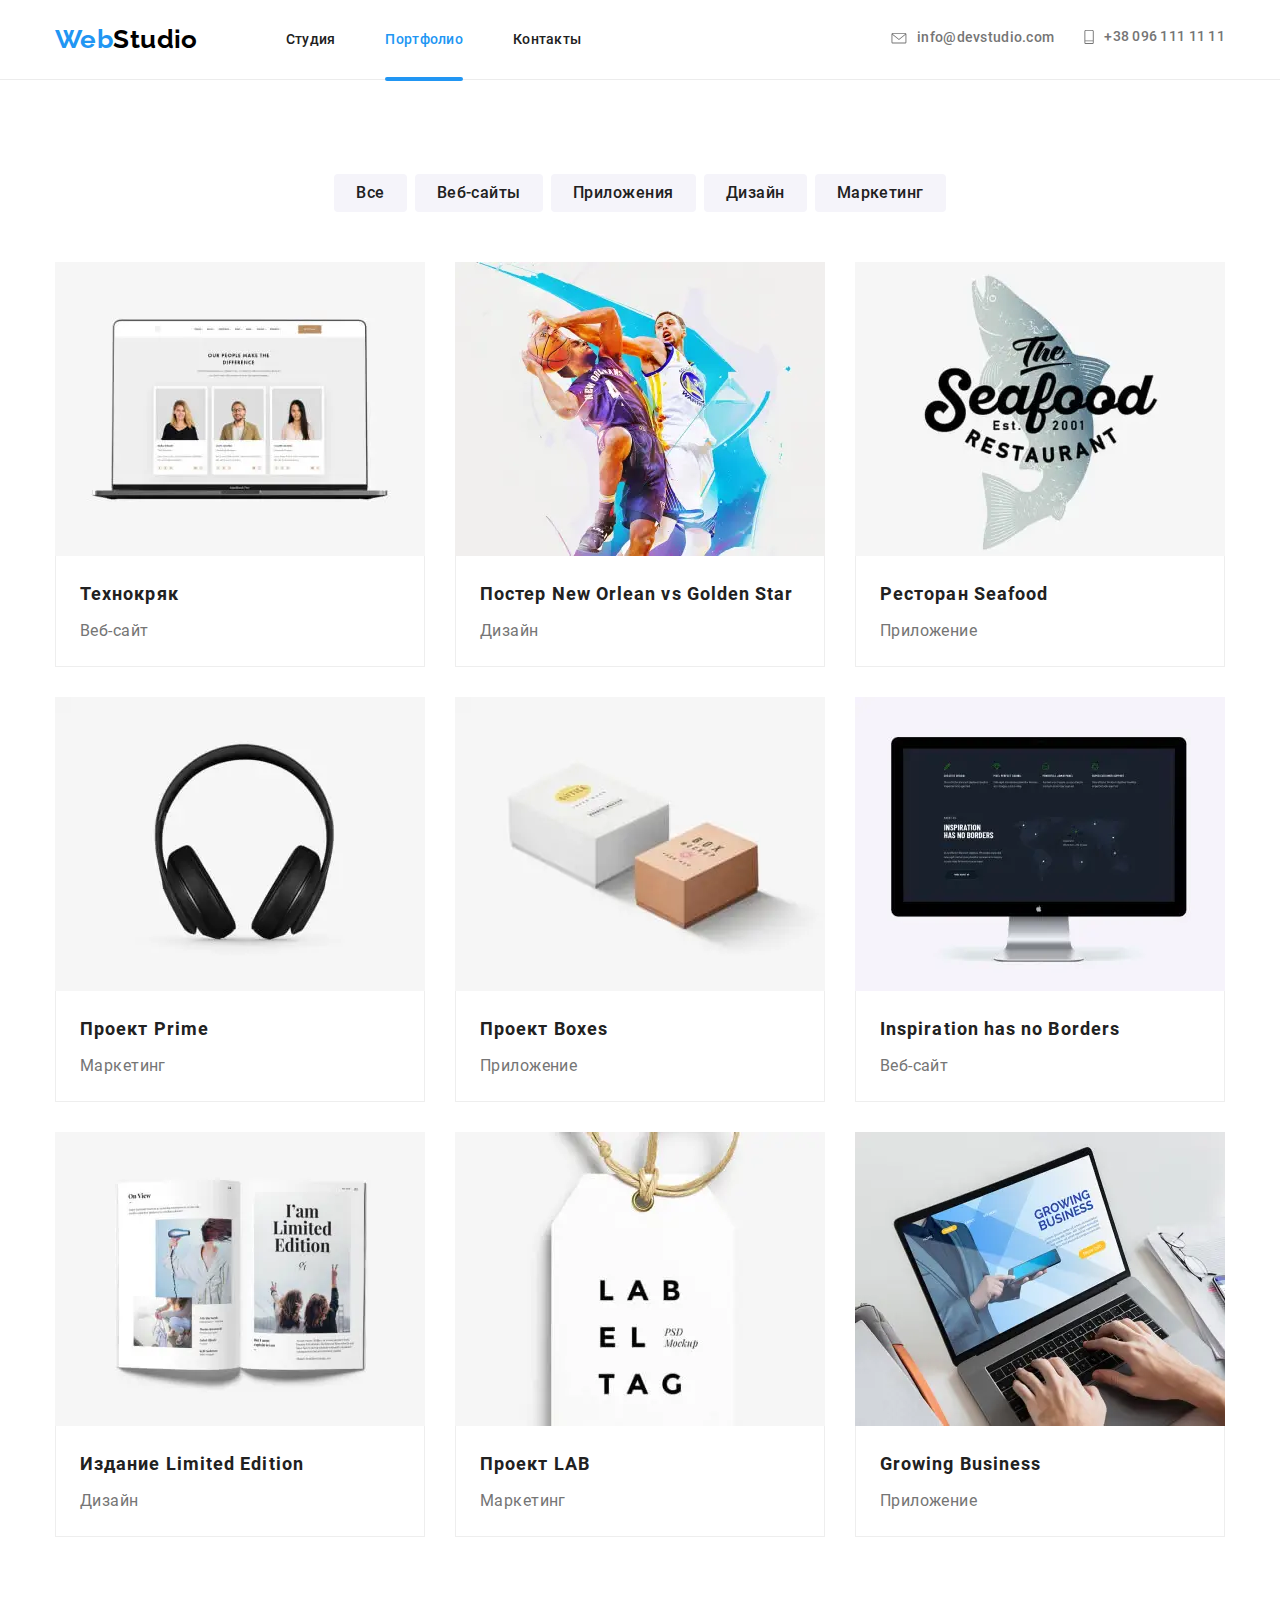
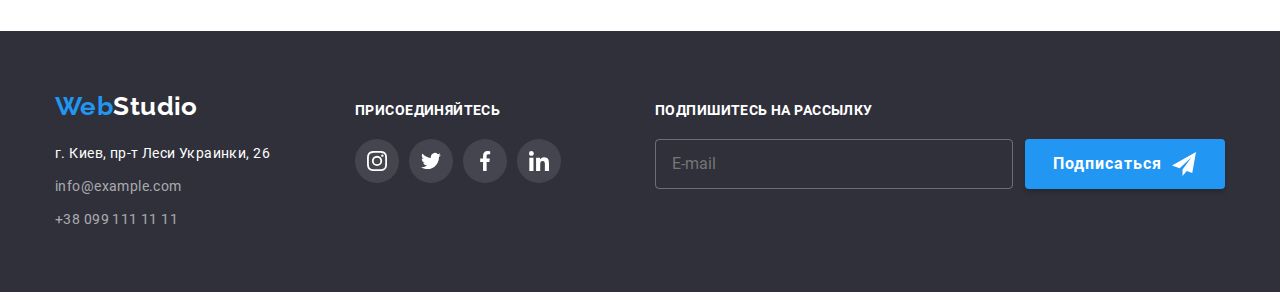
==== commit bde7c7dc: "дз-8" ====
--- a/portfolio.html
+++ b/portfolio.html
@@ -12,7 +12,7 @@
           <div class="logo-box"><a class="logo" href="./index.html"
             ><span class="logo-color">Web</span>Studio</a>
             
-            <button class="menu-btn" type="button"data-menu-button>
+            <button class="menu-btn" type="button" data-menu-button>
             <svg width="40" height="40" aria-label="Переключатель мобильного меню">
               <use class="menu-btn-icon icon-menu" href="./img/symbol-defs.svg#icon-menu-btn-1"></use>
               <use class="menu-btn-icon icon-close" href="./img/symbol-defs111.svg#icon-close"></use>
@@ -89,12 +89,25 @@
                 <div>
                   <a class="projects-link" href="#">
                     <div class="card-hover">
-                      <img
-                        class="picture projects-img"
-                        src="./images-portfolio/technokrjak.jpg"
-                        width="370"
+                      <picture>
+                        <source srcset="
+                        ./img/desk/technokrjak-desk.webp 1x,
+                        ./img/desk/technokrjak-desk@2x.webp 2x" 
+                        media="(min-width: 1200px)"
+                        type="image/webp" 
+                       />
+                      
+                        <source srcset="./img/desk/technokrjak-desk.jpg 1x, ./img/desk/technokrjak-desk@2x.jpg 2x" media="(min-width: 1200px)">
+                        <source srcset="./img/tab/technokrjak-tab.jpg 1x, ./img/tab/technokrjak-tab@2x.jpg 2x" media="(min-width: 768px)">
+                        <source srcset="./img/mob/technokrjak-mob.jpg 1x, ./img/mob/technokrjak-mob@2x.jpg 2x" media="(max-width: 767px)">
+                          
+                        <img
+                        class="picture projects-img"
+                        src="./img/desk/technokrjak-desk.jpg"
                         alt="технокряк веб-сайт"
-                        />
+                         />
+                     </picture>
+
                           <p class="hover-text">
                         Технокряк это современная площадка распространения
                         коронавируса. Компании используют эту платформу для
@@ -112,12 +125,27 @@
                 <div>
                   <a class="projects-link" href="#">
                     <div class="card-hover">
-                      <img
-                        class="picture projects-img"
-                        src="./images-portfolio/desing.jpg"
+
+                      <picture>
+                        <source srcset="
+                        ./img/desk/desing-desk.webp 1x,
+                        ./img/desk/desing-desk@2x.webp 2x" 
+                        media="(min-width: 1200px)"
+                        type="image/webp" 
+                       />
+                      
+                        <source srcset="./img/desk/desing-desk.jpg 1x, ./img/desk/desing-desk@2x.jpg 2x" media="(min-width: 1200px)">
+                        <source srcset="./img/tab/desing-tab.jpg 1x, ./img/tab/desing-tab@2x.jpg 2x" media="(min-width: 768px)">
+                        <source srcset="./img/mob/desing-mob.jpg 1x, ./img/mob/desing-mob@2x.jpg 2x" media="(max-width: 767px)">
+                        
+                        <img
+                        class="picture projects-img"
+                        src="./img/desk/desing-desk.jpg"
                         width="370"
                         alt="Дизайн постера"
-                      />
+                         />
+                     </picture>
+                     
                       <p class="hover-text">
                         Технокряк это современная площадка распространения
                         коронавируса. Компании используют эту платформу для
@@ -137,12 +165,24 @@
                 <div>
                   <a class="projects-link" href="#">
                     <div class="card-hover">
-                      <img
-                        class="picture projects-img"
-                        src="./images-portfolio/seafood.jpg"
-                        width="370"
-                        alt="приложение ресторана Seafood"
-                      />
+                      <picture>
+                        <source srcset="
+                        ./img/desk/seafood-desk.webp 1x,
+                        ./img/desk/seafood-desk@2x.webp 2x" 
+                        media="(min-width: 1200px)"
+                        type="image/webp" 
+                       />
+                      
+                        <source srcset="./img/desk/seafood-desk.jpg 1x, ./img/desk/seafood-desk@2x.jpg 2x" media="(min-width: 1200px)">
+                        <source srcset="./img/tab/seafood-tab.jpg 1x, ./img/tab/seafood-tab@2x.jpg 2x" media="(min-width: 768px)">
+                        <source srcset="./img/mob/seafood-mob.jpg 1x, ./img/mob/seafood-mob@2x.jpg 2x" media="(max-width: 767px)">
+                        
+                        <img
+                        class="picture projects-img"
+                        src="./img/desk/seafood-desk.jpg"
+                        alt="приложение ресторана Seafood"                         />
+                     </picture>
+                      
                       <p class="hover-text">
                         Технокряк это современная площадка распространения
                         коронавируса. Компании используют эту платформу для
@@ -160,12 +200,25 @@
                 <div>
                   <a class="projects-link" href="#">
                     <div class="card-hover">
-                      <img
-                        class="picture projects-img"
-                        src="./images-portfolio/prime.jpg"
-                        width="370"
-                        alt="Проект Prime"
-                      />
+
+                      <picture>
+                        <source srcset="
+                        ./img/desk/prime-desk.webp 1x,
+                        ./img/desk/prime-desk@2x.webp 2x" 
+                        media="(min-width: 1200px)"
+                        type="image/webp" 
+                       />
+                      
+                        <source srcset="./img/desk/prime-desk.jpg 1x, ./img/desk/prime-desk@2x.jpg 2x" media="(min-width: 1200px)">
+                        <source srcset="./img/tab/prime-tab.jpg 1x, ./img/tab/prime-tab@2x.jpg 2x" media="(min-width: 768px)">
+                        <source srcset="./img/mob/prime-mob.jpg 1x, ./img/mob/prime-mob@2x.jpg 2x" media="(max-width: 767px)">
+                        
+                        <img
+                        class="picture projects-img"
+                        src="./img/desk/prime-desk.jpg"
+                        alt="Проект Prime"                         />
+                     </picture>
+                     
                       <p class="hover-text">
                         Технокряк это современная площадка распространения
                         коронавируса. Компании используют эту платформу для
@@ -183,12 +236,25 @@
                 <div>
                   <a class="projects-link" href="#">
                     <div class="card-hover">
-                      <img
-                        class="picture projects-img"
-                        src="./images-portfolio/boxes.jpg"
-                        width="370"
-                        alt="приложение Boxes"
-                      />
+                      <picture>
+                        <source srcset="
+                        ./img/desk/boxes-desk.webp 1x,
+                        ./img/desk/boxes-desk@2x.webp 2x" 
+                        media="(min-width: 1200px)"
+                        type="image/webp" 
+                       />
+                      
+                        <source srcset="./img/desk/boxes-desk.jpg 1x, ./img/desk/boxes-desk@2x.jpg 2x" media="(min-width: 1200px)">
+                        <source srcset="./img/tab/boxes-tab.jpg 1x, ./img/tab/boxes-tab@2x.jpg 2x" media="(min-width: 768px)">
+                        <source srcset="./img/mob/boxes-mob.jpg 1x, ./img/mob/boxes-mob@2x.jpg 2x" media="(max-width: 767px)">
+                        
+                        <img
+                        class="picture projects-img"
+                        src="./img/desk/boxes-desk.jpg"
+                        alt="приложение Boxes"                        
+                         />
+                     </picture>
+                    
                       <p class="hover-text">
                         Технокряк это современная площадка распространения
                         коронавируса. Компании используют эту платформу для
@@ -206,12 +272,26 @@
                 <div>
                   <a class="projects-link" href="#">
                     <div class="card-hover">
-                      <img
-                        class="picture projects-img"
-                        src="./images-portfolio/Inspiration-has-no-Borders.jpg"
-                        width="370"
+
+                      <picture>
+                        <source srcset="
+                        ./img/desk/Inspiration-has-no-Borders-desk.webp 1x,
+                        ./img/desk/Inspiration-has-no-Borders-desk@2x.webp 2x" 
+                        media="(min-width: 1200px)"
+                        type="image/webp" 
+                       />
+                      
+                        <source srcset="./img/desk/Inspiration-has-no-Borders-desk.jpg 1x, ./img/desk/Inspiration-has-no-Borders-desk@2x.jpg 2x" media="(min-width: 1200px)">
+                        <source srcset="./img/tab/Inspiration-has-no-Borders-tab.jpg 1x, ./img/tab/Inspiration-has-no-Borders-tab@2x.jpg 2x" media="(min-width: 768px)">
+                        <source srcset="./img/mob/Inspiration-has-no-Borders-mob.jpg 1x, ./img/mob/Inspiration-has-no-Borders-mob@2x.jpg 2x" media="(max-width: 767px)">
+                        
+                        <img
+                        class="picture projects-img"
+                        src="./img/desk/Inspiration-has-no-Borders-desk.jpg"
                         alt="Веб-сайт Inspiration has no Borders "
-                      />
+                         />
+                     </picture>
+                     
                       <p class="hover-text">
                         Технокряк это современная площадка распространения
                         коронавируса. Компании используют эту платформу для
@@ -229,12 +309,25 @@
                 <div>
                   <a class="projects-link" href="#">
                     <div class="card-hover">
-                      <img
-                        class="picture projects-img"
-                        src="./images-portfolio/LimitedEdition.jpg"
-                        width="370"
+                      <picture>
+                        <source srcset="
+                        ./img/desk/LimitedEdition-desk.webp 1x,
+                        ./img/desk/LimitedEdition-desk@2x.webp 2x" 
+                        media="(min-width: 1200px)"
+                        type="image/webp" 
+                       />
+                      
+                        <source srcset="./img/desk/LimitedEdition-desk.jpg 1x, ./img/desk/LimitedEdition-desk@2x.jpg 2x" media="(min-width: 1200px)">
+                        <source srcset="./img/tab/LimitedEdition-tab.jpg 1x, ./img/tab/LimitedEdition-tab@2x.jpg 2x" media="(min-width: 768px)">
+                        <source srcset="./img/mob/LimitedEdition-mob.jpg 1x, ./img/mob/LimitedEdition-mob@2x.jpg 2x" media="(max-width: 767px)">
+                        
+                        <img
+                        class="picture projects-img"
+                        src="./img/desk/LimitedEdition-desk.jpg"
                         alt="дизайн издания Limited Edition"
-                      />
+                         />
+                     </picture>
+                     
                       <p class="hover-text">
                         Технокряк это современная площадка распространения
                         коронавируса. Компании используют эту платформу для
@@ -252,12 +345,25 @@
                 <div>
                   <a class="projects-link" href="#">
                     <div class="card-hover">
-                      <img
-                        class="picture projects-img"
-                        src="./images-portfolio/lab.jpg"
-                        width="370"
+                      <picture>
+                        <source srcset="
+                        ./img/desk/lab-desk.webp 1x,
+                        ./img/desk/lab-desk@2x.webp 2x" 
+                        media="(min-width: 1200px)"
+                        type="image/webp" 
+                       />
+                      
+                        <source srcset="./img/desk/lab-desk.jpg 1x, ./img/desk/lab-desk@2x.jpg 2x" media="(min-width: 1200px)">
+                        <source srcset="./img/tab/lab-tab.jpg 1x, ./img/tab/lab-tab@2x.jpg 2x" media="(min-width: 768px)">
+                        <source srcset="./img/mob/lab-mob.jpg 1x, ./img/mob/lab-mob@2x.jpg 2x" media="(max-width: 767px)">
+                        
+                        <img
+                        class="picture projects-img"
+                        src="./img/desk/lab-desk.jpg"
                         alt="Проект LAB"
-                      />
+                         />
+                     </picture>
+                    
                       <p class="hover-text">
                         Технокряк это современная площадка распространения
                         коронавируса. Компании используют эту платформу для
@@ -275,12 +381,25 @@
                 <div>
                   <a class="projects-link" href="#">
                     <div class="card-hover">
-                      <img
-                        class="picture projects-img"
-                        src="./images-portfolio/GrowingBusiness.jpg"
-                        width="370"
+                      <picture>
+                        <source srcset="
+                        ./img/desk/GrowingBusiness-desk.webp 1x,
+                        ./img/desk/GrowingBusiness-desk@2x.webp 2x" 
+                        media="(min-width: 1200px)"
+                        type="image/webp" 
+                       />
+                      
+                        <source srcset="./img/desk/GrowingBusiness-desk.jpg 1x, ./img/desk/GrowingBusiness-desk@2x.jpg 2x" media="(min-width: 1200px)">
+                        <source srcset="./img/tab/GrowingBusiness-tab.jpg 1x, ./img/tab/GrowingBusiness-tab@2x.jpg 2x" media="(min-width: 768px)">
+                        <source srcset="./img/mob/GrowingBusiness-mob.jpg 1x, ./img/mob/GrowingBusiness-mob@2x.jpg 2x" media="(max-width: 767px)">
+                        
+                        <img
+                        class="picture projects-img"
+                        src="./img/desk/GrowingBusiness-desk.jpg"
                         alt="приложение Growing Business "
-                      />
+                         />
+                     </picture>
+                      
                       <p class="hover-text">
                         Технокряк это современная площадка распространения
                         коронавируса. Компании используют эту платформу для
